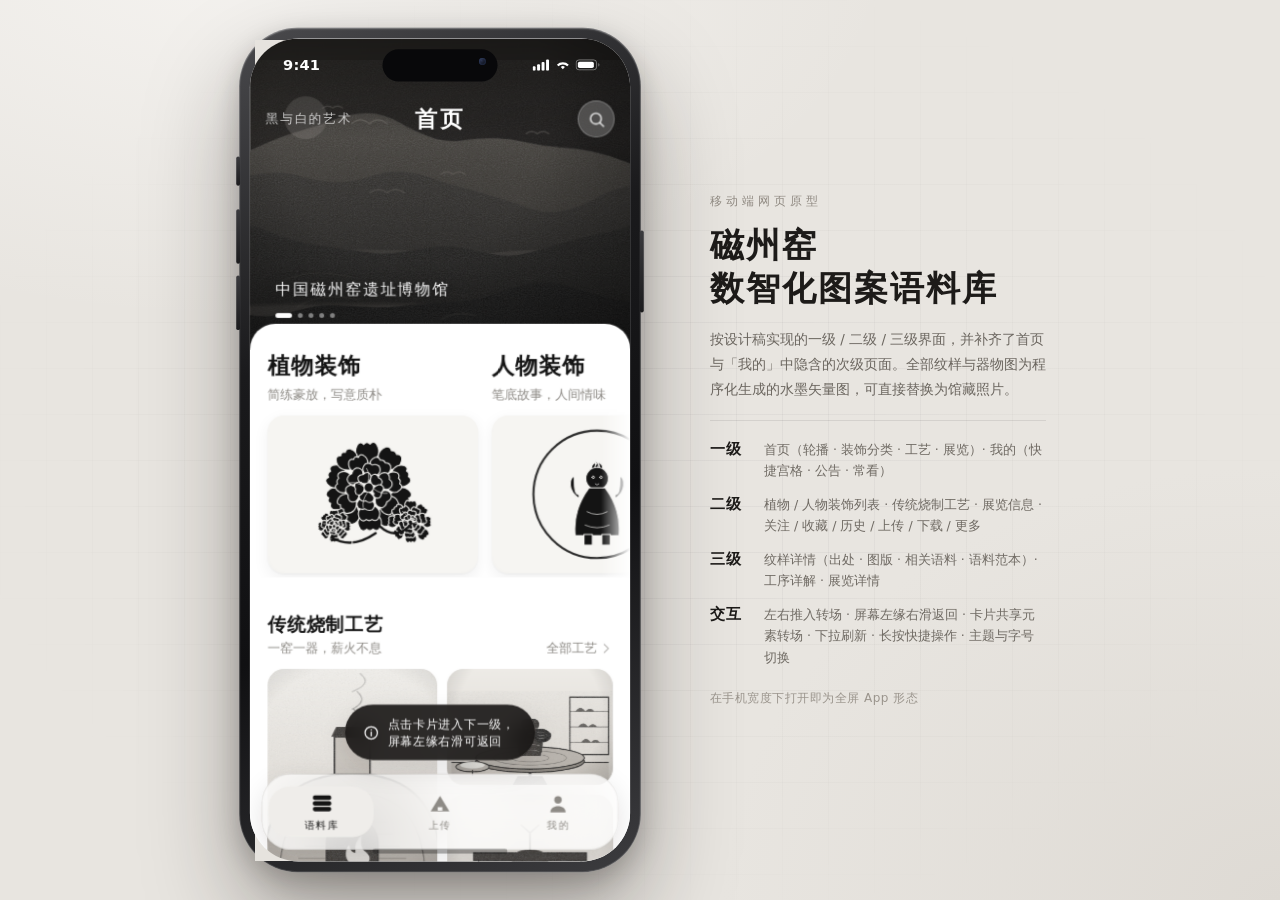
==== index.html @ c1fc97bd "Deploy 磁州窑数智化图案语料库 (2026-10-02T09:38:36.660Z)" ====
<!DOCTYPE html>
<html lang="zh-CN" data-theme="light" data-font="1" data-motion="on">
<head>
<meta charset="utf-8">
<meta name="viewport" content="width=device-width, initial-scale=1, viewport-fit=cover">
<meta name="theme-color" content="#ffffff">
<meta name="description" content="磁州窑数智化图案语料库 · 移动端网页原型：纹样检索、器物出处、相关语料与工艺图谱">
<meta name="apple-mobile-web-app-capable" content="yes">
<meta name="apple-mobile-web-app-status-bar-style" content="default">
<meta name="apple-mobile-web-app-title" content="纹样语料库">
<meta name="mobile-web-app-capable" content="yes">
<title>磁州窑数智化图案语料库</title>
<link rel="manifest" href="manifest.webmanifest">
<link rel="apple-touch-icon" href="assets/img/icon-180.png">
<link rel="icon" href="assets/img/icon-192.png">
<link rel="stylesheet" href="assets/css/tokens.css">
<link rel="stylesheet" href="assets/css/base.css">
<link rel="stylesheet" href="assets/css/pages.css">
</head>
<body>
<div class="stage">
  <div class="device" id="device">
    <div class="device__btn device__btn--silent"></div>
    <div class="device__btn device__btn--volup"></div>
    <div class="device__btn device__btn--voldown"></div>
    <div class="device__btn device__btn--power"></div>
    <div class="screen" id="screen">
      <div class="statusbar" aria-hidden="true">
        <span class="statusbar__time">9:41</span>
        <span class="statusbar__island"></span>
        <span class="statusbar__right">
          <svg width="18" height="12" viewBox="0 0 18 12" aria-hidden="true"><rect x="0" y="7.5" width="3" height="4.5" rx="1"/><rect x="4.6" y="5.4" width="3" height="6.6" rx="1"/><rect x="9.2" y="3" width="3" height="9" rx="1"/><rect x="13.8" y="0.6" width="3" height="11.4" rx="1"/></svg>
          <svg width="16" height="12" viewBox="0 0 16 12" aria-hidden="true"><path d="M8 10.4 5.9 8.2a3 3 0 0 1 4.2 0zM8 5.6a6.4 6.4 0 0 0-4.5 1.9L1.9 5.9a8.6 8.6 0 0 1 12.2 0l-1.6 1.6A6.4 6.4 0 0 0 8 5.6z"/></svg>
          <svg width="26" height="12" viewBox="0 0 26 12" aria-hidden="true"><rect x="0.6" y="0.9" width="21" height="10.2" rx="3" fill="none" stroke="currentColor" stroke-opacity=".4"/><rect x="2.4" y="2.7" width="16.4" height="6.6" rx="1.8"/><path d="M23.4 4.2v3.6a2 2 0 0 0 0-3.6z" fill-opacity=".4"/></svg>
        </span>
      </div>
      <main class="app" id="app" role="main"></main>
      <nav class="tabbar" id="tabbar" aria-label="主导航"></nav>
      <div class="overlay-layer" id="overlayLayer"></div>
      <div class="homebar" aria-hidden="true"></div>
    </div>
  </div>
  <aside class="stage__note">
    <p class="stage__kicker">移动端网页原型</p>
    <h1>磁州窑<br>数智化图案语料库</h1>
    <p class="stage__desc">按设计稿实现的一级 / 二级 / 三级界面，并补齐了首页与「我的」中隐含的次级页面。全部纹样与器物图为程序化生成的水墨矢量图，可直接替换为馆藏照片。</p>
    <ul class="stage__list">
      <li><b>一级</b><span>首页（轮播 · 装饰分类 · 工艺 · 展览）· 我的（快捷宫格 · 公告 · 常看）</span></li>
      <li><b>二级</b><span>植物 / 人物装饰列表 · 传统烧制工艺 · 展览信息 · 关注 / 收藏 / 历史 / 上传 / 下载 / 更多</span></li>
      <li><b>三级</b><span>纹样详情（出处 · 图版 · 相关语料 · 语料范本）· 工序详解 · 展览详情</span></li>
      <li><b>交互</b><span>左右推入转场 · 屏幕左缘右滑返回 · 卡片共享元素转场 · 下拉刷新 · 长按快捷操作 · 主题与字号切换</span></li>
    </ul>
    <p class="stage__tip">在手机宽度下打开即为全屏 App 形态</p>
  </aside>
</div>

<script src="assets/js/icons.js"></script>
<script src="assets/js/ornament.js"></script>
<script src="assets/js/photos.js"></script>
<script src="assets/js/data.js"></script>
<script src="assets/js/store.js"></script>
<script src="assets/js/ui.js"></script>
<script src="assets/js/view-common.js"></script>
<script src="assets/js/view-home.js"></script>
<script src="assets/js/view-list.js"></script>
<script src="assets/js/view-detail.js"></script>
<script src="assets/js/view-craft.js"></script>
<script src="assets/js/view-profile.js"></script>
<script src="assets/js/view-extra.js"></script>
<script src="assets/js/router.js"></script>
<script src="assets/js/app.js"></script>
</body>
</html>
---- assets/css/tokens.css ----
/* ==========================================================================
   tokens.css —— 设计变量 / 三套主题 / 基础排版
   ========================================================================== */
:root {
  /* 字体 */
  --font-sans: "PingFang SC", "HarmonyOS Sans SC", "Source Han Sans SC", "Microsoft YaHei",
    system-ui, -apple-system, "Segoe UI", Roboto, "Helvetica Neue", sans-serif;
  --font-serif: "Songti SC", "STSong", "Noto Serif SC", "Source Han Serif SC", "SimSun", serif;
  --font-kai: "Kaiti SC", "STKaiti", "KaiTi", "Songti SC", var(--font-serif);

  /* 字号（受「正文字号」设置影响） */
  --fs: 1;
  --t-xs: calc(10.5px * var(--fs));
  --t-sm: calc(12.5px * var(--fs));
  --t-md: calc(14px * var(--fs));
  --t-lg: calc(16px * var(--fs));
  --t-xl: calc(19px * var(--fs));
  --t-2xl: calc(23px * var(--fs));
  --t-3xl: calc(28px * var(--fs));

  /* 圆角 */
  --r-xs: 9px;
  --r-sm: 13px;
  --r-md: 17px;
  --r-lg: 22px;
  --r-xl: 28px;
  --r-2xl: 34px;
  --r-pill: 999px;

  /* 动效 */
  --e-out: cubic-bezier(.32, .72, 0, 1);
  --e-spring: cubic-bezier(.34, 1.36, .5, 1);
  --d-1: .18s;
  --d-2: .32s;
  --d-3: .48s;

  /* 尺寸 */
  --pad: 18px;
  --tabbar-h: 78px;
  --dev-w: 390px;
  --dev-h: 844px;
  --k: 1;
}

/* ------------------------------- 浅色（默认） ------------------------------- */
html[data-theme="light"] {
  --paper: #ffffff;
  --paper-2: #f7f6f4;
  --paper-3: #efedea;
  --card: #f6f5f2;
  --ink: #141414;
  --ink-2: #3c3a37;
  --muted: #8d8a85;
  --muted-2: #b6b2ac;
  --line: rgba(20, 20, 20, .085);
  --line-2: rgba(20, 20, 20, .05);
  --art-gap: #f6f5f2;
  --glass: rgba(255, 255, 255, .74);
  --glass-line: rgba(20, 20, 20, .06);
  --ink-glass: rgba(255, 255, 255, .22);
  --sh-1: 0 1px 2px rgba(24, 20, 16, .05), 0 6px 16px rgba(24, 20, 16, .055);
  --sh-2: 0 10px 30px rgba(24, 20, 16, .12);
  --sh-3: 0 24px 66px rgba(0, 0, 0, .3);
  --scrim: rgba(20, 18, 16, .42);
  color-scheme: light;
}

/* --------------------------------- 深色 --------------------------------- */
html[data-theme="dark"] {
  --paper: #111113;
  --paper-2: #1a1a1d;
  --paper-3: #232327;
  --card: #1c1c20;
  --ink: #f1efec;
  --ink-2: #d3cfc8;
  --muted: #8c8880;
  --muted-2: #65615c;
  --line: rgba(255, 255, 255, .1);
  --line-2: rgba(255, 255, 255, .06);
  --art-gap: #1c1c20;
  --glass: rgba(28, 28, 32, .72);
  --glass-line: rgba(255, 255, 255, .08);
  --ink-glass: rgba(255, 255, 255, .16);
  --sh-1: 0 1px 2px rgba(0, 0, 0, .4), 0 6px 16px rgba(0, 0, 0, .32);
  --sh-2: 0 10px 30px rgba(0, 0, 0, .5);
  --sh-3: 0 24px 66px rgba(0, 0, 0, .6);
  --scrim: rgba(0, 0, 0, .58);
  color-scheme: dark;
}

/* --------------------------------- 宣纸 --------------------------------- */
html[data-theme="sepia"] {
  --paper: #f7f1e5;
  --paper-2: #efe7d7;
  --paper-3: #e7ddc9;
  --card: #efe7d7;
  --ink: #2a2318;
  --ink-2: #4a4033;
  --muted: #8d8069;
  --muted-2: #b3a68d;
  --line: rgba(64, 48, 24, .12);
  --line-2: rgba(64, 48, 24, .07);
  --art-gap: #efe7d7;
  --glass: rgba(247, 241, 229, .78);
  --glass-line: rgba(64, 48, 24, .1);
  --ink-glass: rgba(255, 255, 255, .3);
  --sh-1: 0 1px 2px rgba(74, 56, 28, .06), 0 6px 16px rgba(74, 56, 28, .07);
  --sh-2: 0 10px 30px rgba(74, 56, 28, .14);
  --sh-3: 0 24px 66px rgba(50, 36, 16, .34);
  --scrim: rgba(46, 36, 20, .44);
  color-scheme: light;
}

html[data-font="1.08"] { --fs: 1.08; }
html[data-font="1.16"] { --fs: 1.16; }

* { box-sizing: border-box; }

html, body {
  margin: 0;
  padding: 0;
  height: 100%;
  font-family: var(--font-sans);
  color: var(--ink);
  background: #e6e3de;
  -webkit-text-size-adjust: 100%;
  -webkit-tap-highlight-color: transparent;
}

body { overflow: hidden; }

@media (max-width: 619px) {
  html, body { background: var(--paper); }
}

h1, h2, h3, h4, p, dl, dd, dt, ul, li, figure { margin: 0; padding: 0; }
ul { list-style: none; }
button, input, textarea, select {
  font: inherit;
  color: inherit;
  background: none;
  border: 0;
  padding: 0;
  cursor: pointer;
  -webkit-appearance: none;
  appearance: none;
}
textarea { resize: none; cursor: text; }
input, textarea { cursor: text; }
a { color: inherit; text-decoration: none; }
img { display: block; max-width: 100%; }
b, strong { font-weight: 600; }
i, em { font-style: normal; }
svg { display: block; }

/* 焦点样式：去掉默认描边，改用细描边（仅键盘可见） */
:focus { outline: none; }
:focus-visible { outline: 1.5px solid var(--ink); outline-offset: 2px; border-radius: 6px; }
input:focus-visible, textarea:focus-visible { outline: none; }

/* 动效开关：减弱动效时几乎取消所有过渡 */
html[data-motion="off"] * {
  transition-duration: .001ms !important;
  animation-duration: .001ms !important;
  animation-iteration-count: 1 !important;
}
@media (prefers-reduced-motion: reduce) {
  * {
    transition-duration: .001ms !important;
    animation-duration: .001ms !important;
  }
}

.ic { display: block; flex: none; }
---- assets/css/base.css ----
/* ==========================================================================
   base.css —— 外壳（设备框 / 状态栏）· 页面骨架与转场 · 通用组件
   ========================================================================== */

/* ------------------------------- 展示外壳 ------------------------------- */
.stage {
  position: fixed;
  inset: 0;
  display: flex;
  align-items: center;
  justify-content: center;
  gap: 64px;
  padding: 24px;
  background:
    radial-gradient(1100px 620px at 18% -6%, #f5f3f0 0%, rgba(245, 243, 240, 0) 60%),
    radial-gradient(900px 700px at 100% 100%, #dedad4 0%, rgba(222, 218, 212, 0) 62%),
    #e8e5e0;
}
.stage::after {
  content: "";
  position: absolute;
  inset: 0;
  background-image: linear-gradient(rgba(20, 18, 16, .035) 1px, transparent 1px),
    linear-gradient(90deg, rgba(20, 18, 16, .035) 1px, transparent 1px);
  background-size: 46px 46px;
  mask-image: radial-gradient(70% 70% at 50% 50%, #000 25%, transparent 78%);
  pointer-events: none;
}

.device {
  position: relative;
  flex: none;
  width: 412px;
  height: 866px;
  padding: 11px;
  border-radius: 60px;
  background: linear-gradient(155deg, #4a4a4d 0%, #1a1a1c 34%, #101012 62%, #3c3c3f 100%);
  box-shadow:
    0 48px 96px rgba(22, 18, 14, .34),
    0 10px 26px rgba(22, 18, 14, .22),
    inset 0 0 0 1px rgba(255, 255, 255, .14),
    inset 0 1px 2px rgba(255, 255, 255, .3);
  transform: scale(var(--k));
  transform-origin: center center;
  z-index: 2;
}
.device__btn {
  position: absolute;
  background: linear-gradient(180deg, #3a3a3d, #1b1b1d);
  border-radius: 3px;
}
.device__btn--silent { left: -3px; top: 132px; width: 4px; height: 30px; }
.device__btn--volup { left: -3px; top: 186px; width: 4px; height: 56px; }
.device__btn--voldown { left: -3px; top: 254px; width: 4px; height: 56px; }
.device__btn--power { right: -3px; top: 208px; width: 4px; height: 84px; }

.screen {
  position: relative;
  width: 390px;
  height: 844px;
  border-radius: 50px;
  overflow: hidden;
  background: var(--paper);
  isolation: isolate;
}

.statusbar {
  position: absolute;
  top: 0; left: 0; right: 0;
  height: 54px;
  display: flex;
  align-items: center;
  justify-content: space-between;
  padding: 0 30px 0 34px;
  font-size: 15px;
  font-weight: 600;
  letter-spacing: .2px;
  color: var(--ink);
  z-index: 40;
  pointer-events: none;
  transition: color var(--d-2) var(--e-out);
}
.statusbar__island {
  position: absolute;
  left: 50%;
  top: 11px;
  width: 118px;
  height: 33px;
  transform: translateX(-50%);
  background: #08080a;
  border-radius: 20px;
}
.statusbar__island::after {
  content: "";
  position: absolute;
  right: 12px;
  top: 9px;
  width: 7px;
  height: 7px;
  border-radius: 50%;
  background: radial-gradient(circle at 35% 35%, #2c3550, #0b0d14 70%);
  box-shadow: inset 0 0 2px rgba(120, 160, 255, .5);
}
.statusbar__right { display: flex; align-items: center; gap: 5px; }
.statusbar__right svg { fill: currentColor; }
html[data-hero="1"] .statusbar { color: #fff; }

.homebar {
  position: absolute;
  left: 50%;
  bottom: 8px;
  width: 138px;
  height: 5px;
  transform: translateX(-50%);
  border-radius: 3px;
  background: var(--ink);
  opacity: .32;
  z-index: 40;
  pointer-events: none;
}

.stage__note {
  position: relative;
  width: 336px;
  color: #3a3733;
  z-index: 1;
}
.stage__kicker {
  font-size: 12px;
  letter-spacing: .34em;
  color: #918b83;
  margin-bottom: 14px;
}
.stage__note h1 {
  font-family: var(--font-serif);
  font-size: 34px;
  line-height: 1.28;
  letter-spacing: .06em;
  color: #1d1b19;
  margin-bottom: 16px;
}
.stage__desc {
  font-size: 13.5px;
  line-height: 1.85;
  color: #6b665f;
  padding-bottom: 18px;
  border-bottom: 1px solid rgba(20, 18, 16, .09);
}
.stage__list { margin-top: 18px; display: grid; gap: 12px; }
.stage__list li { display: grid; grid-template-columns: 42px 1fr; gap: 12px; align-items: baseline; }
.stage__list b {
  font-family: var(--font-serif);
  font-size: 15px;
  color: #1d1b19;
  letter-spacing: .08em;
}
.stage__list span { font-size: 12.5px; line-height: 1.72; color: #6f6a63; }
.stage__tip { margin-top: 22px; font-size: 12px; color: #9a948c; letter-spacing: .04em; }

/* --------------------------------- 页面 --------------------------------- */
.app { position: absolute; inset: 0; overflow: hidden; }
.page {
  position: absolute;
  inset: 0;
  overflow-y: auto;
  overflow-x: hidden;
  background: var(--paper);
  -webkit-overflow-scrolling: touch;
  overscroll-behavior-y: contain;
  will-change: transform;
}
.page--hidden { visibility: hidden; pointer-events: none; }
.page--active { visibility: visible; }
.page::-webkit-scrollbar { width: 0; height: 0; }

.bottom-space { width: 100%; }

/* -------------------------------- 导航条 -------------------------------- */
.navbar {
  position: sticky;
  top: 0;
  z-index: 20;
  padding-top: var(--sb, 54px);
  background: transparent;
  transition: background var(--d-2) var(--e-out);
}
.navbar__bar {
  display: flex;
  align-items: center;
  gap: 10px;
  height: 56px;
  padding: 0 16px;
}
.navbar__title {
  flex: 1;
  text-align: center;
  font-size: var(--t-xl);
  font-weight: 600;
  letter-spacing: .06em;
}
.navbar__ph { width: 38px; height: 38px; flex: none; }
.navbar__line {
  height: 1px;
  background: var(--line);
  opacity: 0;
  transition: opacity var(--d-2) var(--e-out);
}
.navbar.is-stuck { background: var(--glass); backdrop-filter: blur(18px) saturate(1.4); }
.navbar.is-stuck .navbar__line { opacity: 1; }

.chipsbar {
  position: sticky;
  top: calc(var(--sb, 54px) + 56px);
  z-index: 19;
  padding: 6px 0 10px;
  background: transparent;
  transition: background var(--d-2) var(--e-out);
}
.chipsbar.is-stuck { background: var(--glass); backdrop-filter: blur(18px) saturate(1.4); }
.chips {
  display: flex;
  gap: 8px;
  padding: 0 18px;
  overflow-x: auto;
  scrollbar-width: none;
}
.chips::-webkit-scrollbar { display: none; }

/* --------------------------------- 按钮 --------------------------------- */
.btn {
  display: inline-flex;
  align-items: center;
  justify-content: center;
  gap: 6px;
  height: 40px;
  padding: 0 20px;
  border-radius: var(--r-pill);
  font-size: var(--t-md);
  font-weight: 500;
  transition: transform var(--d-1) var(--e-out), background var(--d-1), opacity var(--d-1);
}
.btn--ink { background: var(--ink); color: var(--paper); box-shadow: var(--sh-1); }
.btn--ghost { background: var(--paper-2); color: var(--ink-2); }
.btn--mini { height: 30px; padding: 0 13px; font-size: var(--t-sm); }
.btn--block { width: 100%; height: 48px; }
.btn.is-press { transform: scale(.96); }
.btn.is-loading { opacity: .7; pointer-events: none; }

.glass-btn {
  width: 38px;
  height: 38px;
  flex: none;
  display: grid;
  place-items: center;
  border-radius: 50%;
  background: var(--glass);
  color: var(--ink);
  border: 1px solid var(--glass-line);
  box-shadow: var(--sh-1);
  backdrop-filter: blur(14px) saturate(1.5);
  transition: transform var(--d-1) var(--e-out), background var(--d-1);
}
.glass-btn.is-press { transform: scale(.92); }
.glass-btn--glass { background: var(--ink-glass); color: #fff; border-color: rgba(255, 255, 255, .26); }
.glass-btn--dark { background: rgba(255, 255, 255, .16); color: #fff; border-color: rgba(255, 255, 255, .2); }
.glass-btn--dark.is-press { background: rgba(255, 255, 255, .3); }

.iconbtn {
  width: 32px; height: 32px;
  display: grid; place-items: center;
  border-radius: 50%;
  color: var(--muted);
}
.iconbtn.is-press { background: var(--paper-3); }

.linkbtn {
  display: inline-flex;
  align-items: center;
  gap: 2px;
  font-size: var(--t-sm);
  color: var(--muted);
}
.linkbtn.is-press { color: var(--ink); }

.morebtn {
  display: inline-flex;
  align-items: center;
  gap: 4px;
  margin-top: 10px;
  font-size: var(--t-sm);
  color: var(--muted);
  padding: 6px 12px;
  border-radius: var(--r-pill);
  background: var(--paper-2);
}
.morebtn.is-open { background: var(--paper-3); color: var(--ink-2); }

/* -------------------------------- 标签 / 分段 -------------------------------- */
.chip {
  flex: none;
  display: inline-flex;
  align-items: center;
  gap: 5px;
  height: 34px;
  padding: 0 16px;
  border-radius: var(--r-pill);
  background: var(--paper-2);
  color: var(--ink-2);
  font-size: var(--t-sm);
  transition: transform var(--d-1) var(--e-out), background var(--d-2), color var(--d-2);
}
.chip i { font-size: var(--t-xs); color: var(--muted); }
.chip.is-on { background: var(--ink); color: var(--paper); }
.chip.is-on i { color: rgba(255, 255, 255, .6); }
.chip--ghost { background: rgba(255, 255, 255, .18); color: #fff; backdrop-filter: blur(8px); }
.chip.is-press { transform: scale(.95); }

.tag {
  display: inline-flex;
  align-items: center;
  gap: 3px;
  height: 32px;
  padding: 0 14px;
  border-radius: var(--r-pill);
  background: var(--paper-2);
  color: var(--ink-2);
  font-size: var(--t-sm);
  transition: transform var(--d-1) var(--e-out), background var(--d-1);
}
.tag--soft { background: transparent; border: 1px solid var(--line); color: var(--muted); }
.tag--on { background: var(--ink); color: var(--paper); }
.tag.is-press { transform: scale(.95); }
.tags { display: flex; flex-wrap: wrap; gap: 8px; }
.tags--pick { margin-top: 10px; }

.seg {
  display: flex;
  gap: 4px;
  padding: 4px;
  background: var(--paper-2);
  border-radius: var(--r-sm);
}
.seg__it {
  flex: 1;
  height: 34px;
  border-radius: 10px;
  font-size: var(--t-sm);
  color: var(--muted);
  transition: background var(--d-2) var(--e-out), color var(--d-2), transform var(--d-1);
}
.seg__it.is-on { background: var(--paper); color: var(--ink); box-shadow: var(--sh-1); font-weight: 500; }
.seg--lg .seg__it { height: 40px; }
.seg__it.is-press { transform: scale(.97); }

.switchrow {
  display: flex;
  align-items: center;
  justify-content: space-between;
  gap: 12px;
  font-size: var(--t-md);
  color: var(--ink-2);
  padding: 6px 0;
}
.switch {
  width: 50px;
  height: 30px;
  border-radius: var(--r-pill);
  background: var(--paper-3);
  padding: 3px;
  transition: background var(--d-2) var(--e-out);
}
.switch i {
  display: block;
  width: 24px; height: 24px;
  border-radius: 50%;
  background: var(--paper);
  box-shadow: var(--sh-1);
  transition: transform var(--d-2) var(--e-spring);
}
.switch.is-on { background: var(--ink); }
.switch.is-on i { transform: translateX(20px); }

.bar {
  display: block;
  height: 4px;
  border-radius: 2px;
  background: var(--paper-3);
  overflow: hidden;
  margin-top: 8px;
}
.bar--lg { height: 7px; border-radius: 4px; }
.bar__in {
  display: block;
  height: 100%;
  border-radius: inherit;
  background: var(--ink);
  transition: width .3s linear;
}

.spin {
  width: 15px; height: 15px;
  border-radius: 50%;
  border: 1.6px solid var(--line);
  border-top-color: var(--muted);
  animation: spin .8s linear infinite;
  display: inline-block;
  flex: none;
}
@keyframes spin { to { transform: rotate(360deg); } }

/* --------------------------------- 卡片 --------------------------------- */
.pcard {
  background: var(--card);
  border-radius: var(--r-md);
  overflow: hidden;
  transition: transform var(--d-1) var(--e-out), box-shadow var(--d-1) var(--e-out);
}
.pcard.is-press { transform: translateY(0) scale(.965); box-shadow: none; }
.pcard__media {
  aspect-ratio: 1 / 1;
  display: grid;
  place-items: center;
  padding: 12px;
}
.pcard__media .art { width: 100%; height: 100%; }
.pcard__foot {
  display: flex;
  align-items: center;
  justify-content: space-between;
  gap: 6px;
  padding: 0 10px 9px;
}
.pcard__name { font-size: var(--t-sm); color: var(--ink-2); letter-spacing: .02em; }
.pcard__mark { color: var(--muted-2); }

.grid { display: grid; gap: 10px; padding: 0 var(--pad); }
.grid--3 { grid-template-columns: repeat(3, 1fr); }
.grid__frag { display: contents; }

.prow {
  display: flex;
  align-items: center;
  gap: 12px;
  padding: 10px 16px;
  border-bottom: 1px solid var(--line-2);
  transition: background var(--d-1);
}
.prow.is-press { background: var(--paper-2); }
.prow__media {
  width: 58px; height: 58px;
  flex: none;
  border-radius: var(--r-sm);
  background: var(--card);
  display: grid; place-items: center;
  padding: 7px;
}
.prow__media .art { width: 100%; height: 100%; }
.prow__tx { flex: 1; min-width: 0; display: grid; gap: 3px; }
.prow__tx b { font-size: var(--t-md); font-weight: 500; }
.prow__tx p { font-size: var(--t-sm); color: var(--muted); }
.prow__tx span { font-size: var(--t-xs); color: var(--muted-2); }
.prow__go { color: var(--muted-2); }

.lrow {
  display: flex;
  align-items: center;
  gap: 12px;
  padding: 13px 16px;
  border-bottom: 1px solid var(--line-2);
  transition: background var(--d-1);
}
.lrow:last-child { border-bottom: 0; }
.lrow.is-press { background: var(--paper-2); }
.lrow__ic {
  width: 38px; height: 38px;
  flex: none;
  display: grid; place-items: center;
  border-radius: var(--r-sm);
  background: var(--paper-2);
  color: var(--ink-2);
}
.lrow__art {
  width: 46px; height: 46px;
  flex: none;
  border-radius: var(--r-sm);
  background: var(--card);
  overflow: hidden;
  display: grid; place-items: center;
}
.lrow__art .art { width: 100%; height: 100%; padding: 4px; }
.lrow__art .art--scene { padding: 0; }
.lrow__tx { flex: 1; min-width: 0; display: grid; gap: 3px; }
.lrow__tx b { font-size: var(--t-md); font-weight: 500; }
.lrow__tx i { font-size: var(--t-sm); color: var(--muted); }
.lrow__go { color: var(--muted-2); }
.lrows { background: var(--paper); border-radius: var(--r-lg); margin: 0 16px; overflow: hidden; }

/* ------------------------------- 键值列表 ------------------------------- */
.kv { display: grid; }
.kv__row { display: grid; grid-template-columns: 58px 1fr; gap: 10px; padding: 3px 0; }
.kv dt { font-size: var(--t-sm); color: var(--muted); }
.kv dd { font-size: var(--t-sm); color: var(--ink-2); line-height: 1.62; }
.kv--compact .kv__row { padding: 2px 0; }

.kvs { margin-top: 14px; display: grid; gap: 10px; }
.kvs__row { display: grid; grid-template-columns: 60px 1fr; gap: 10px; }
.kvs dt { font-size: var(--t-sm); color: var(--muted); }
.kvs dd { font-size: var(--t-sm); line-height: 1.72; color: var(--ink-2); }
.kvs.is-clamped .kvs__row:nth-child(n + 3) { display: none; }

/* -------------------------------- 章节头 -------------------------------- */
.sec-head {
  display: flex;
  align-items: flex-end;
  justify-content: space-between;
  gap: 12px;
  padding: 0 var(--pad);
  margin-bottom: 12px;
}
.sec-head__tx h2 { font-size: var(--t-xl); font-weight: 600; letter-spacing: .04em; }
.sec-head__tx p { margin-top: 3px; font-size: var(--t-sm); color: var(--muted); }
.sec-head__more {
  display: inline-flex;
  align-items: center;
  gap: 2px;
  font-size: var(--t-sm);
  color: var(--muted);
  white-space: nowrap;
}
.sec-head--link { margin-bottom: 12px; }
.sec-head--link.is-press { opacity: .7; }

/* --------------------------------- 其它 --------------------------------- */
.pagehint {
  padding: 4px var(--pad) 14px;
  font-size: var(--t-sm);
  color: var(--muted);
}
.bullet { display: grid; gap: 8px; margin-top: 10px; }
.bullet li {
  position: relative;
  padding-left: 16px;
  font-size: var(--t-sm);
  line-height: 1.7;
  color: var(--ink-2);
}
.bullet li::before {
  content: "";
  position: absolute;
  left: 0; top: 8px;
  width: 5px; height: 5px;
  border-radius: 50%;
  background: var(--muted-2);
}
.bullet--num li { padding-left: 30px; }
.bullet--num li::before { display: none; }
.bullet--num li span {
  position: absolute;
  left: 0; top: 1px;
  font-family: var(--font-serif);
  font-size: var(--t-sm);
  color: var(--muted);
}

.status {
  display: inline-flex;
  align-items: center;
  height: 22px;
  padding: 0 9px;
  border-radius: var(--r-pill);
  font-size: var(--t-xs);
  letter-spacing: .04em;
}
.status--ongoing { background: var(--ink); color: var(--paper); }
.status--soon { background: var(--paper-2); color: var(--ink-2); }
.status--past { background: transparent; color: var(--muted); border: 1px solid var(--line); }

.page-foot {
  padding: 34px var(--pad) 8px;
  text-align: center;
  color: var(--muted-2);
}
.page-foot__line {
  display: block;
  width: 46px;
  height: 1px;
  margin: 0 auto 16px;
  background: var(--line);
}
.page-foot p { font-size: var(--t-xs); line-height: 1.9; letter-spacing: .04em; }
.page-foot__sub { color: var(--muted-2); opacity: .8; }

.empty {
  display: grid;
  place-items: center;
  gap: 8px;
  padding: 40px 30px 56px;
  text-align: center;
}
.empty .art--empty { width: 168px; height: auto; color: var(--muted-2); margin-bottom: 6px; }
.empty b { font-size: var(--t-lg); font-weight: 500; }
.empty p { font-size: var(--t-sm); color: var(--muted); line-height: 1.7; margin-bottom: 8px; }

.pagebox { min-height: 100%; }

/* -------------------------------- 骨架屏 -------------------------------- */
.sk {
  border-radius: var(--r-md);
  background: linear-gradient(100deg, var(--paper-2) 30%, var(--paper-3) 48%, var(--paper-2) 66%);
  background-size: 300% 100%;
  animation: sk 1.25s ease-in-out infinite;
}
.sk-grid { display: grid; grid-template-columns: repeat(var(--cols, 3), 1fr); gap: 10px; padding: 0 var(--pad); }
.sk--card { aspect-ratio: .82; }
.sk--row { height: 62px; margin: 0 16px 10px; }
@keyframes sk { from { background-position: 130% 0; } to { background-position: -30% 0; } }

/* ------------------------------- 滚动揭示 ------------------------------- */
[data-reveal] {
  opacity: 0;
  transform: translateY(15px);
  transition: opacity .56s var(--e-out), transform .56s var(--e-out);
}
[data-reveal].is-shown { opacity: 1; transform: translateY(0); }

/* -------------------------------- 底部导航 -------------------------------- */
.tabbar {
  position: absolute;
  left: 12px;
  right: 12px;
  bottom: 12px;
  height: var(--tabbar-h);
  z-index: 35;
  border-radius: 30px;
  background: var(--glass);
  border: 1px solid var(--glass-line);
  box-shadow: var(--sh-2);
  backdrop-filter: blur(22px) saturate(1.6);
  padding-bottom: env(safe-area-inset-bottom, 0px);
}
.tabbar__in {
  position: relative;
  height: 100%;
  display: grid;
  grid-template-columns: repeat(3, 1fr);
  align-items: center;
}
.tabbar__pill {
  position: absolute;
  top: 12px;
  height: calc(100% - 24px);
  border-radius: 22px;
  background: var(--paper-3);
  z-index: 0;
}
.tab {
  position: relative;
  z-index: 1;
  height: 100%;
  display: grid;
  place-items: center;
  gap: 0;
  align-content: center;
  color: var(--muted);
  transition: color var(--d-2) var(--e-out);
}
.tab__ic { display: grid; place-items: center; height: 26px; transition: transform var(--d-2) var(--e-spring); }
.tab__tx { font-size: var(--t-xs); margin-top: 2px; letter-spacing: .04em; }
.tab.is-on { color: var(--ink); }
.tab.is-on .tab__ic { transform: translateY(-1px) scale(1.04); }
.tab:active .tab__ic { transform: scale(.9); }

/* -------------------------------- 遮罩层 -------------------------------- */
.overlay-layer { position: absolute; inset: 0; z-index: 60; pointer-events: none; }
.overlay-layer > * { pointer-events: auto; }

/* --------------------------------- Toast --------------------------------- */
.toast {
  position: absolute;
  left: 50%;
  bottom: calc(var(--tabbar-h) + 26px);
  display: flex;
  align-items: center;
  gap: 8px;
  max-width: 300px;
  padding: 11px 18px;
  border-radius: var(--r-pill);
  background: rgba(24, 22, 20, .9);
  color: #fff;
  font-size: var(--t-sm);
  line-height: 1.4;
  box-shadow: var(--sh-2);
  backdrop-filter: blur(10px);
  opacity: 0;
  transform: translate(-50%, 14px) scale(.96);
  transition: opacity .28s var(--e-out), transform .34s var(--e-spring);
}
.toast.is-in { opacity: 1; transform: translate(-50%, 0) scale(1); }

/* -------------------------------- 动作面板 -------------------------------- */
.sheet-wrap { position: absolute; inset: 0; }
.sheet-backdrop {
  position: absolute;
  inset: 0;
  background: var(--scrim);
  backdrop-filter: blur(2px);
  opacity: 0;
  transition: opacity .3s var(--e-out);
}
.sheet {
  position: absolute;
  left: 8px; right: 8px;
  bottom: calc(8px + env(safe-area-inset-bottom, 0px));
  max-height: 76%;
  overflow-y: auto;
  padding: 10px 12px 12px;
  border-radius: var(--r-2xl);
  background: var(--paper);
  box-shadow: var(--sh-3);
  transform: translateY(102%);
  transition: transform .42s var(--e-out);
}
.sheet__grip {
  width: 38px; height: 4px;
  margin: 2px auto 10px;
  border-radius: 2px;
  background: var(--line);
}
.sheet__title {
  font-size: var(--t-lg);
  font-weight: 600;
  text-align: center;
  padding: 2px 8px 4px;
}
.sheet__desc {
  font-size: var(--t-sm);
  color: var(--muted);
  text-align: center;
  line-height: 1.6;
  padding: 0 14px 10px;
}
.sheet__items { margin-top: 6px; }
.sheet__item {
  width: 100%;
  display: flex;
  align-items: center;
  gap: 12px;
  padding: 12px 10px;
  border-radius: var(--r-md);
  text-align: left;
  transition: background var(--d-1);
}
.sheet__item.is-press { background: var(--paper-2); }
.sheet__ic {
  width: 36px; height: 36px;
  flex: none;
  display: grid; place-items: center;
  border-radius: var(--r-sm);
  background: var(--paper-2);
  color: var(--ink-2);
}
.sheet__item.is-danger .sheet__ic { color: #b4453c; }
.sheet__item.is-danger b { color: #b4453c; }
.sheet__tx { flex: 1; min-width: 0; display: grid; gap: 2px; }
.sheet__tx b { font-size: var(--t-md); font-weight: 500; }
.sheet__tx i { font-size: var(--t-sm); color: var(--muted); }
.sheet__val { font-size: var(--t-sm); color: var(--muted); }
.sheet__check { color: var(--ink); }
.sheet__cancel {
  width: 100%;
  height: 50px;
  margin-top: 8px;
  border-radius: var(--r-md);
  background: var(--paper-2);
  font-size: var(--t-md);
  color: var(--ink-2);
}

/* --------------------------------- 对话框 --------------------------------- */
.dialog-wrap { position: absolute; inset: 0; display: grid; place-items: center; }
.dialog-backdrop {
  position: absolute; inset: 0;
  background: var(--scrim);
  opacity: 0;
  transition: opacity .26s var(--e-out);
}
.dialog {
  position: relative;
  width: 288px;
  padding: 22px 20px 16px;
  border-radius: var(--r-xl);
  background: var(--paper);
  box-shadow: var(--sh-3);
  text-align: center;
  opacity: 0;
  transform: scale(.92);
  transition: opacity .26s var(--e-out), transform .34s var(--e-spring);
}
.dialog-wrap.is-in .dialog-backdrop { opacity: 1; }
.dialog-wrap.is-in .dialog { opacity: 1; transform: scale(1); }
.dialog h3 { font-size: var(--t-lg); font-weight: 600; margin-bottom: 8px; }
.dialog p { font-size: var(--t-sm); line-height: 1.7; color: var(--muted); margin-bottom: 18px; }
.dialog__acts { display: grid; grid-template-columns: 1fr 1fr; gap: 10px; }
.dialog__acts .btn { width: 100%; }

/* ------------------------------- 下拉刷新 ------------------------------- */
.ptr {
  position: absolute;
  top: 0; left: 0; right: 0;
  height: 0;
  overflow: hidden;
  display: flex;
  align-items: center;
  justify-content: center;
  gap: 8px;
  color: var(--muted);
  font-size: var(--t-sm);
  z-index: 15;
}
.ptr__ink {
  width: 16px; height: 16px;
  border-radius: 50% 50% 50% 0;
  background: var(--ink);
  opacity: .8;
  transform: scale(.4);
  transition: transform .18s var(--e-out);
}
.ptr.is-ready .ptr__tx { color: var(--ink); }
.ptr.is-busy .ptr__ink { animation: inkdrop .9s ease-in-out infinite; }
@keyframes inkdrop {
  0%, 100% { transform: scale(.75) translateY(0); }
  50% { transform: scale(1) translateY(3px); }
}

/* ------------------------------ 共享元素图层 ------------------------------ */
.morph {
  position: absolute;
  z-index: 55;
  pointer-events: none;
  border-radius: var(--r-md);
  background: var(--card);
  display: grid;
  place-items: center;
  padding: 8px;
  box-shadow: var(--sh-2);
}
.morph .art { width: 100%; height: 100%; }

/* -------------------------------- 响应式 -------------------------------- */
@media (max-width: 1120px) {
  .stage { gap: 34px; }
  .stage__note { width: 290px; }
}
@media (max-width: 979px) {
  .stage__note { display: none; }
}
@media (max-width: 619px) {
  .stage { padding: 0; gap: 0; display: block; }
  .stage::after { display: none; }
  .device {
    width: 100vw;
    height: 100dvh;
    padding: 0;
    border-radius: 0;
    background: var(--paper);
    box-shadow: none;
    transform: none;
  }
  .device__btn { display: none; }
  .screen { width: 100%; height: 100%; border-radius: 0; }
  .statusbar, .homebar { display: none; }
  :root { --sb: calc(env(safe-area-inset-top, 0px) + 10px); }
  .tabbar { bottom: calc(10px + env(safe-area-inset-bottom, 0px)); }
}
---- assets/css/pages.css ----
/* ==========================================================================
   pages.css —— 各页面样式（一级 / 二级 / 三级）
   ========================================================================== */
.art { display: block; width: 100%; height: 100%; }
.art--motif, .art--scene, .art--ware, .art--tile { display: block; }
/* 替换为真实照片时 */
img.art--photo { object-fit: contain; }
img.art--scene, img.art--hero { object-fit: cover; }

/* ==========================================================================
   首页
   ========================================================================== */
.home { position: relative; }

.hometop {
  position: sticky;
  top: 0;
  z-index: 12;
  padding-top: var(--sb, 54px);
}
.hometop__bg {
  position: absolute;
  inset: 0;
  background: var(--glass);
  backdrop-filter: blur(18px) saturate(1.5);
  border-bottom: 1px solid transparent;
  opacity: 0;
  transition: opacity var(--d-2) var(--e-out), border-color var(--d-2);
}
.hometop.is-stuck .hometop__bg { opacity: 1; border-bottom-color: var(--line); }
.hometop__in {
  position: relative;
  height: 56px;
  display: flex;
  align-items: center;
  padding: 0 16px;
}
.hometop__slogan {
  font-size: var(--t-sm);
  letter-spacing: .14em;
  color: rgba(255, 255, 255, .74);
  transition: opacity var(--d-2) var(--e-out), transform var(--d-2) var(--e-out), color var(--d-2);
}
.hometop__title {
  position: absolute;
  left: 0; right: 0;
  text-align: center;
  font-size: var(--t-2xl);
  font-weight: 600;
  letter-spacing: .12em;
  color: #fff;
  pointer-events: none;
  transition: color var(--d-2) var(--e-out), font-size var(--d-2) var(--e-out);
}
.hometop .glass-btn--glass { margin-left: auto; transition: background var(--d-2), color var(--d-2), border-color var(--d-2); }
.hometop.is-stuck .hometop__slogan { opacity: 0; transform: translateX(-10px); }
.hometop.is-stuck .hometop__title { color: var(--ink); font-size: var(--t-lg); letter-spacing: .16em; }
.hometop.is-stuck .glass-btn--glass {
  background: var(--paper-2);
  color: var(--ink);
  border-color: var(--line);
}

.hero {
  position: relative;
  height: 318px;
  margin-top: calc(-1 * (var(--sb, 54px) + 56px));
  overflow: hidden;
  background: #201e1c;
}
.hero__viewport { position: absolute; inset: 0; overflow: hidden; will-change: transform; }
.hero__track { display: flex; height: 100%; }
.hero__slide {
  position: relative;
  flex: 0 0 100%;
  height: 100%;
  border: 0;
  padding: 0;
  background: none;
  overflow: hidden;
}
.hero__art { position: absolute; inset: 0; display: block; }
.hero__veil {
  position: absolute;
  inset: 0;
  background: linear-gradient(180deg, rgba(8, 8, 8, .46) 0%, rgba(8, 8, 8, .12) 32%, rgba(8, 8, 8, .38) 72%, rgba(8, 8, 8, .58) 100%);
}
.hero__meta {
  position: absolute;
  left: 0; right: 0;
  bottom: 32px;
  padding: 0 26px;
  z-index: 3;
  color: #fff;
}
.hero__caption {
  font-family: var(--font-kai);
  font-size: var(--t-lg);
  letter-spacing: .12em;
  text-shadow: 0 2px 14px rgba(0, 0, 0, .55);
}
.hero__caption.is-swap { animation: capIn .62s var(--e-out); }
@keyframes capIn {
  from { opacity: 0; transform: translateY(9px); letter-spacing: .3em; }
  to { opacity: 1; transform: none; letter-spacing: .12em; }
}
.hero__dots { display: flex; gap: 6px; margin-top: 13px; }
.hero__dot {
  width: 5px; height: 5px;
  border-radius: 3px;
  background: rgba(255, 255, 255, .45);
  transition: width var(--d-2) var(--e-out), background var(--d-2);
}
.hero__dot.is-on { width: 17px; background: #fff; }

.homesheet {
  position: relative;
  z-index: 3;
  margin-top: -26px;
  padding-top: 28px;
  border-radius: 26px 26px 0 0;
  background: var(--paper);
}

/* ---------------------------- 装饰分类（横滑） ---------------------------- */
.catrow {
  display: flex;
  gap: 14px;
  padding: 0 18px 4px;
  overflow-x: auto;
  scrollbar-width: none;
  mask-image: linear-gradient(90deg, #000 calc(100% - 30px), transparent);
  -webkit-mask-image: linear-gradient(90deg, #000 calc(100% - 30px), transparent);
}
.catrow::-webkit-scrollbar { display: none; }
.catrow.is-end { mask-image: none; -webkit-mask-image: none; }
.catcard {
  flex: 0 0 61%;
  display: grid;
  gap: 12px;
  transition: transform var(--d-1) var(--e-out);
}
.catcard.is-press { transform: scale(.98); }
.catcard__tx h3 { font-size: var(--t-2xl); font-weight: 600; letter-spacing: .04em; }
.catcard__tx p { margin-top: 6px; font-size: var(--t-sm); color: var(--muted); }
.catcard__media {
  aspect-ratio: 4 / 3;
  border-radius: var(--r-md);
  background: var(--card);
  display: grid;
  place-items: center;
  padding: 10px;
  box-shadow: var(--sh-1);
  overflow: hidden;
}

/* ------------------------------- 工艺九宫格 ------------------------------- */
.craft { margin-top: 36px; }
.craft-grid {
  display: grid;
  grid-template-columns: 1.02fr 1fr;
  gap: 10px;
  height: 248px;
  padding: 0 18px;
}
.craft-cell {
  position: relative;
  display: block;
  border-radius: var(--r-md);
  overflow: hidden;
  background: var(--paper-2);
  transition: transform var(--d-1) var(--e-out);
}
.craft-cell--tall { grid-row: span 2; }
.craft-cell.is-press { transform: scale(.975); }

/* --------------------------------- 展览 --------------------------------- */
.exh { margin-top: 36px; }
.exhrow {
  display: flex;
  gap: 12px;
  padding: 0 18px 4px;
  overflow-x: auto;
  scrollbar-width: none;
}
.exhrow::-webkit-scrollbar { display: none; }
.exhcard { flex: 0 0 74%; display: grid; gap: 11px; transition: transform var(--d-1) var(--e-out); }
.exhcard.is-press { transform: scale(.98); }
.exhcard__media {
  aspect-ratio: 16 / 10;
  border-radius: var(--r-md);
  overflow: hidden;
  background: var(--paper-2);
}
.exhcard__tx { display: grid; gap: 4px; }
.exhcard__tag { font-size: var(--t-xs); color: var(--muted); letter-spacing: .08em; }
.exhcard__tx b { font-size: var(--t-md); font-weight: 500; line-height: 1.5; }
.exhcard__tx i { font-size: var(--t-sm); color: var(--muted); }

/* -------------------------------- 数据卡 -------------------------------- */
.datacard {
  margin: 34px 18px 0;
  padding: 20px 18px 18px;
  border-radius: var(--r-lg);
  background: var(--paper-2);
}
.datacard__hd { display: flex; align-items: baseline; justify-content: space-between; }
.datacard__hd h2 { font-size: var(--t-lg); font-weight: 600; }
.datacard__hd span { font-size: var(--t-xs); color: var(--muted); }
.stats { display: grid; grid-template-columns: repeat(4, 1fr); gap: 6px; margin-top: 18px; }
.stat b { display: block; font-family: var(--font-serif); font-size: var(--t-xl); letter-spacing: .02em; }
.stat span { font-size: var(--t-xs); color: var(--muted); }
.datacard__note { margin-top: 16px; font-size: var(--t-xs); color: var(--muted-2); line-height: 1.7; }

.quicklinks { display: grid; grid-template-columns: repeat(3, 1fr); gap: 10px; margin: 14px 18px 0; }
.quicklink {
  display: grid;
  place-items: center;
  gap: 8px;
  padding: 16px 6px;
  border-radius: var(--r-md);
  background: var(--paper-2);
  color: var(--ink-2);
  font-size: var(--t-sm);
  transition: transform var(--d-1) var(--e-out), background var(--d-1);
}
.quicklink.is-press { transform: scale(.96); background: var(--paper-3); }

/* ==========================================================================
   二级：纹样列表
   ========================================================================== */
.list__head { padding: 2px 18px 14px; }
.list__slogan { font-size: var(--t-2xl); font-weight: 600; letter-spacing: .04em; }
.list__meta { margin-top: 7px; font-size: var(--t-sm); color: var(--muted); }

.loadmore {
  display: flex;
  align-items: center;
  justify-content: center;
  gap: 8px;
  height: 66px;
  font-size: var(--t-sm);
  color: var(--muted);
}
.loadmore.is-done { color: var(--muted-2); }
.loadmore.is-hidden { visibility: hidden; }
.loadmore.is-loading .spin { border-top-color: var(--ink); }

/* ==========================================================================
   搜索
   ========================================================================== */
.searchbar {
  position: sticky;
  top: 0;
  z-index: 20;
  display: flex;
  align-items: center;
  gap: 10px;
  padding: calc(var(--sb, 54px) + 6px) 16px 10px;
  background: var(--glass);
  backdrop-filter: blur(18px) saturate(1.5);
}
.searchbar__field {
  flex: 1;
  display: flex;
  align-items: center;
  gap: 8px;
  height: 40px;
  padding: 0 12px;
  border-radius: var(--r-pill);
  background: var(--paper-2);
  color: var(--muted);
}
.searchbar__field input { flex: 1; min-width: 0; font-size: var(--t-md); color: var(--ink); }
.searchbar__field input::placeholder { color: var(--muted-2); }
.searchbar__field input::-webkit-search-cancel-button { display: none; }
.searchbar__clear { display: none; }
.searchbar__clear.is-on {
  display: grid;
  place-items: center;
  width: 18px; height: 18px;
  border-radius: 50%;
  background: var(--muted-2);
  color: var(--paper);
}
.searchbar__cancel { font-size: var(--t-md); color: var(--ink-2); flex: none; }
.sblock { padding: 14px 0 6px; }
.sblock .tags { padding: 0 18px; }
.browse { display: grid; grid-template-columns: repeat(3, 1fr); gap: 10px; padding: 0 18px; }
.browsecard { display: grid; gap: 8px; justify-items: center; transition: transform var(--d-1) var(--e-out); }
.browsecard.is-press { transform: scale(.96); }
.browsecard__media {
  width: 100%;
  aspect-ratio: 1;
  border-radius: var(--r-md);
  background: var(--card);
  display: grid;
  place-items: center;
  padding: 12px;
  overflow: hidden;
}
.browsecard b { font-size: var(--t-sm); font-weight: 500; }

/* ==========================================================================
   三级：纹样详情
   ========================================================================== */
.dhead {
  display: grid;
  grid-template-columns: 44% 1fr;
  gap: 14px;
  align-items: start;
  padding: 6px 18px 0;
}
.dhead__main {
  position: relative;
  aspect-ratio: 1;
  border-radius: var(--r-md);
  background: var(--card);
  border: 1px solid var(--line-2);
  display: grid;
  place-items: center;
  padding: 12px;
  overflow: hidden;
}
.dhead__main > .art { width: 100%; height: 100%; }
.dhead__badge {
  position: absolute;
  left: 9px; bottom: 9px;
  padding: 3px 9px;
  border-radius: var(--r-pill);
  background: var(--paper);
  color: var(--muted);
  font-size: var(--t-xs);
  box-shadow: var(--sh-1);
}
.dhead__title { font-size: var(--t-2xl); font-weight: 600; line-height: 1.32; letter-spacing: .02em; margin-bottom: 11px; }
.dhead__label { font-size: var(--t-sm); color: var(--muted); margin-bottom: 7px; }
.dhead__stat {
  display: flex;
  align-items: center;
  gap: 5px;
  margin-top: 12px;
  font-size: var(--t-xs);
  color: var(--muted-2);
}

.thumbs {
  display: flex;
  gap: 10px;
  padding: 18px 18px 4px;
  overflow-x: auto;
  scrollbar-width: none;
  mask-image: linear-gradient(90deg, #000 calc(100% - 24px), transparent);
  -webkit-mask-image: linear-gradient(90deg, #000 calc(100% - 24px), transparent);
}
.thumbs::-webkit-scrollbar { display: none; }
.thumbs.is-end { mask-image: none; -webkit-mask-image: none; }
.thumb { flex: 0 0 62px; display: grid; gap: 6px; justify-items: center; transition: transform var(--d-1) var(--e-out); }
.thumb.is-press { transform: scale(.94); }
.thumb__art {
  width: 62px; height: 62px;
  border-radius: var(--r-sm);
  background: var(--card);
  display: grid;
  place-items: center;
  padding: 6px;
  overflow: hidden;
  border: 1.5px solid transparent;
  transition: border-color var(--d-2) var(--e-out);
}
.thumb.is-on .thumb__art { border-color: var(--ink); }
.thumb__tx { font-size: var(--t-xs); color: var(--muted-2); }
.thumb.is-on .thumb__tx { color: var(--ink); }

.dcols {
  display: grid;
  grid-template-columns: 1.06fr 1fr;
  gap: 14px;
  align-items: start;
  padding: 24px 18px 0;
}
.dcol__title { font-size: var(--t-lg); font-weight: 600; letter-spacing: .04em; margin-bottom: 12px; }
.dcard { border-radius: var(--r-md); overflow: hidden; background: var(--card); aspect-ratio: 1 / .88; }
.dtext { margin-top: 14px; font-size: var(--t-sm); line-height: 1.82; color: var(--ink-2); }
.dtext.is-clamped {
  display: -webkit-box;
  -webkit-line-clamp: 9;
  -webkit-box-orient: vertical;
  overflow: hidden;
}
.dquote {
  position: relative;
  margin-top: 16px;
  padding: 14px 14px 14px 16px;
  border-radius: var(--r-sm);
  background: var(--paper-2);
  font-size: var(--t-xs);
  line-height: 1.85;
  color: var(--muted);
}
.dquote__mark { font-family: var(--font-serif); font-size: 26px; line-height: 0; position: relative; top: 8px; margin-right: 4px; }

.dsib { margin-top: 36px; }
.dsib .sibrow { padding: 0 18px; }
.sibrow { display: flex; gap: 10px; overflow-x: auto; scrollbar-width: none; }
.sibrow::-webkit-scrollbar { display: none; }
.sibcard { flex: 0 0 92px; display: grid; gap: 7px; justify-items: center; transition: transform var(--d-1) var(--e-out); }
.sibcard.is-press { transform: scale(.95); }
.sibcard__art {
  width: 92px; height: 92px;
  border-radius: var(--r-md);
  background: var(--card);
  display: grid;
  place-items: center;
  padding: 10px;
  overflow: hidden;
}
.sibcard b { font-size: var(--t-sm); font-weight: 500; }
.sibcard i { font-size: var(--t-xs); color: var(--muted); }

.dfab {
  position: sticky;
  bottom: calc(var(--tabbar-h) + 26px);
  width: 48px;
  height: 48px;
  margin: -60px 16px 12px auto;
  display: grid;
  place-items: center;
  border-radius: 50%;
  background: var(--glass);
  border: 1px solid var(--glass-line);
  box-shadow: var(--sh-2);
  backdrop-filter: blur(14px);
  color: var(--ink-2);
  z-index: 12;
  transition: color var(--d-2), background var(--d-2), transform var(--d-1) var(--e-out);
}
.dfab.is-on { background: var(--ink); color: var(--paper); border-color: transparent; }
.dfab.is-press { transform: scale(.92); }

/* ==========================================================================
   传统烧制工艺
   ========================================================================== */
.crafthero { position: relative; height: 266px; overflow: hidden; }
.crafthero__art { position: absolute; inset: 0; }
.crafthero__tx {
  position: absolute;
  left: 0; right: 0; bottom: 0;
  padding: 20px 18px 18px;
  color: #fff;
  background: linear-gradient(transparent, rgba(14, 12, 10, .74));
}
.crafthero__tx h2 { font-size: var(--t-xl); font-weight: 600; margin: 10px 0 6px; letter-spacing: .03em; }
.crafthero__tx p { font-size: var(--t-sm); line-height: 1.74; color: rgba(255, 255, 255, .8); }

.stepped { margin-top: 32px; }
.steprow {
  display: flex;
  gap: 12px;
  padding: 0 18px 4px;
  overflow-x: auto;
  scrollbar-width: none;
}
.steprow::-webkit-scrollbar { display: none; }
.stepcard {
  position: relative;
  flex: 0 0 140px;
  display: grid;
  gap: 9px;
  transition: transform var(--d-1) var(--e-out);
}
.stepcard.is-press { transform: scale(.97); }
.stepcard__media {
  aspect-ratio: 1 / .92;
  border-radius: var(--r-md);
  overflow: hidden;
  background: var(--paper-2);
}
.stepcard__no {
  position: absolute;
  left: 8px; top: 8px;
  padding: 2px 8px;
  border-radius: var(--r-pill);
  background: rgba(255, 255, 255, .82);
  color: #2a2724;
  font-family: var(--font-serif);
  font-size: var(--t-xs);
  backdrop-filter: blur(6px);
}
.stepcard b { font-size: var(--t-md); font-weight: 500; }
.stepcard i { font-size: var(--t-xs); color: var(--muted); }

.accs { margin-top: 34px; }
.acc {
  margin: 0 18px 9px;
  border-radius: var(--r-md);
  background: var(--paper-2);
  overflow: hidden;
}
.acc__hd { width: 100%; display: flex; align-items: center; gap: 12px; padding: 15px 14px; text-align: left; }
.acc__hd.is-press { background: var(--paper-3); }
.acc__no { width: 26px; flex: none; font-family: var(--font-serif); font-size: var(--t-md); color: var(--muted); }
.acc__tx { flex: 1; display: grid; gap: 3px; }
.acc__tx b { font-size: var(--t-md); font-weight: 500; }
.acc__tx i { font-size: var(--t-sm); color: var(--muted); }
.acc__ic { color: var(--muted); transition: transform var(--d-2) var(--e-out); }
.acc.is-open .acc__ic { transform: rotate(180deg); }
.acc__bd { height: 0; overflow: hidden; padding: 0 14px; }
.acc__bd p { font-size: var(--t-sm); line-height: 1.8; color: var(--ink-2); }
.acc__bd > *:last-child { margin-bottom: 15px; }
.acc__more { display: inline-flex; align-items: center; gap: 3px; font-size: var(--t-sm); color: var(--muted); }

.sites { margin-top: 34px; }
.siterow {
  display: flex;
  align-items: flex-start;
  gap: 12px;
  padding: 14px 18px;
  border-bottom: 1px solid var(--line-2);
}
.siterow__pin {
  width: 32px; height: 32px;
  flex: none;
  display: grid;
  place-items: center;
  border-radius: 50%;
  background: var(--paper-2);
  color: var(--ink-2);
}
.siterow__tx { flex: 1; min-width: 0; display: grid; gap: 4px; }
.siterow__tx b { font-size: var(--t-md); font-weight: 500; }
.siterow__tx i { font-size: var(--t-sm); color: var(--muted); }
.siterow__tx em { font-size: var(--t-xs); color: var(--muted-2); line-height: 1.65; }
.siterow__era {
  flex: none;
  padding: 3px 9px;
  border: 1px solid var(--line);
  border-radius: var(--r-pill);
  font-size: var(--t-xs);
  color: var(--muted);
}

/* -------------------------------- 工序详情 -------------------------------- */
.chero { margin: 6px 18px 0; border-radius: var(--r-lg); overflow: hidden; background: var(--card); }
.chero__art { aspect-ratio: 1 / .82; }
.chero__tx { padding: 16px 18px 18px; }
.chero__no { font-size: var(--t-xs); color: var(--muted); letter-spacing: .18em; }
.chero__tx h1 { font-size: var(--t-2xl); font-weight: 600; margin: 7px 0 5px; letter-spacing: .02em; }
.chero__tx p { font-size: var(--t-sm); color: var(--muted); margin-bottom: 12px; }
.chero .chip--ghost,
.cblock .chip--ghost { background: var(--paper); color: var(--muted); border: 1px solid var(--line); }

.cblock {
  margin: 24px 18px 0;
  padding: 18px;
  border-radius: var(--r-lg);
  background: var(--paper-2);
}
.cblock h2 { font-size: var(--t-lg); font-weight: 600; margin-bottom: 10px; letter-spacing: .03em; }
.cblock .sibrow { padding: 0; }
.cbody { font-size: var(--t-sm); line-height: 1.86; color: var(--ink-2); }
.cblock .kv { margin-top: 4px; }
.flaws { display: grid; gap: 9px; }
.flaw { display: flex; align-items: flex-start; gap: 8px; font-size: var(--t-sm); line-height: 1.62; color: var(--ink-2); }
.flaw .ic { color: var(--muted); margin-top: 1px; }

.stepnav { display: grid; grid-template-columns: 1fr 1fr; gap: 10px; margin: 26px 18px 0; }
.stepnav__it {
  display: grid;
  gap: 5px;
  padding: 15px;
  border-radius: var(--r-md);
  background: var(--paper-2);
  transition: transform var(--d-1) var(--e-out);
}
.stepnav__it.is-press { transform: scale(.97); }
.stepnav__it span { font-size: var(--t-xs); color: var(--muted); }
.stepnav__it b { font-size: var(--t-md); font-weight: 500; }
.stepnav__it--next { text-align: right; }

/* ==========================================================================
   展览
   ========================================================================== */
.exhlist { padding-top: 4px; }
.exhrow-card {
  display: grid;
  grid-template-columns: 116px 1fr;
  gap: 13px;
  padding: 13px 18px;
  border-bottom: 1px solid var(--line-2);
  transition: background var(--d-1);
}
.exhrow-card.is-press { background: var(--paper-2); }
.exhrow-card__media {
  position: relative;
  aspect-ratio: 1 / .78;
  border-radius: var(--r-md);
  overflow: hidden;
  background: var(--paper-2);
}
.exhrow-card__media .status { position: absolute; left: 6px; top: 6px; }
.exhrow-card__tx { display: grid; gap: 5px; align-content: start; }
.exhrow-card__tx b { font-size: var(--t-md); font-weight: 500; line-height: 1.5; }
.exhrow-card__tx p { display: flex; align-items: center; gap: 5px; font-size: var(--t-sm); color: var(--muted); }
.exhrow-card__tx .ic { color: var(--muted-2); }
.exhrow-card__tag { font-size: var(--t-xs); color: var(--muted-2); letter-spacing: .06em; }

.ehero { position: relative; height: 288px; overflow: hidden; }
.ehero__art { position: absolute; inset: 0; }
.ehero__tx {
  position: absolute;
  left: 0; right: 0; bottom: 0;
  padding: 20px 18px 18px;
  color: #fff;
  background: linear-gradient(transparent, rgba(14, 12, 10, .78));
}
.ehero__tx h1 { font-size: var(--t-xl); font-weight: 600; line-height: 1.42; margin: 12px 0 10px; }
.ehero__date { display: flex; align-items: center; gap: 5px; font-size: var(--t-sm); color: rgba(255, 255, 255, .82); }

/* ==========================================================================
   我的
   ========================================================================== */
.profile { position: relative; }
.phead { position: relative; height: 318px; }
.phead__bg { position: absolute; inset: 0; overflow: hidden; }
.phead__bg .art { width: 100%; height: 100%; }
.phead__tools {
  position: absolute;
  right: 16px;
  top: calc(var(--sb, 54px) + 8px);
  display: flex;
  gap: 10px;
  z-index: 2;
}
.phead__user {
  position: absolute;
  left: 18px;
  right: 18px;
  top: calc(var(--sb, 54px) + 62px);
  display: flex;
  align-items: center;
  gap: 13px;
  z-index: 2;
}
.pavatar {
  width: 62px; height: 62px;
  flex: none;
  display: grid;
  place-items: center;
  border-radius: 50%;
  background: rgba(255, 255, 255, .26);
  border: 1px solid rgba(255, 255, 255, .3);
  color: #fff;
  backdrop-filter: blur(6px);
}
.puser { flex: 1; min-width: 0; display: grid; gap: 8px; justify-items: start; }
.puser__name {
  display: inline-flex;
  align-items: center;
  gap: 7px;
  font-size: var(--t-xl);
  font-weight: 600;
  color: #fff;
  letter-spacing: .02em;
  text-shadow: 0 2px 12px rgba(0, 0, 0, .45);
}
.puser__friends {
  display: flex;
  align-items: center;
  gap: 9px;
  padding: 4px 12px 4px 6px;
  border-radius: var(--r-pill);
  background: rgba(255, 255, 255, .16);
  border: 1px solid rgba(255, 255, 255, .2);
  backdrop-filter: blur(10px);
}
.avstack { display: flex; }
.avstack__it {
  width: 21px; height: 21px;
  display: grid;
  place-items: center;
  border-radius: 50%;
  margin-left: -7px;
  background: rgba(255, 255, 255, .88);
  color: #2b2825;
  font-size: 10px;
  border: 1.5px solid rgba(28, 24, 20, .45);
}
.avstack__it:first-child { margin-left: 0; }
.puser__frtx { font-size: var(--t-sm); color: rgba(255, 255, 255, .86); }
.phead__grid { margin-left: auto; align-self: flex-end; }

.profilesheet {
  position: relative;
  z-index: 3;
  margin-top: -22px;
  padding-top: 14px;
  border-radius: 26px 26px 0 0;
  background: var(--paper);
}

.qgrid { display: grid; grid-template-columns: repeat(4, 1fr); padding: 4px 8px 16px; }
.qgrid__item {
  display: grid;
  justify-items: center;
  gap: 9px;
  padding: 13px 4px;
  border-radius: var(--r-md);
  transition: background var(--d-1), transform var(--d-1) var(--e-out);
}
.qgrid__item.is-press { background: var(--paper-2); transform: scale(.95); }
.qgrid__ic { width: 42px; height: 42px; display: grid; place-items: center; color: var(--ink); }
.qgrid__item b { font-size: var(--t-sm); font-weight: 400; color: var(--ink-2); }

.notice {
  width: calc(100% - 32px);
  margin: 0 16px;
  display: flex;
  align-items: center;
  gap: 11px;
  padding: 11px 14px;
  border-radius: var(--r-md);
  background: var(--paper-2);
  overflow: hidden;
  text-align: left;
  transition: background var(--d-1), transform var(--d-1) var(--e-out);
}
.notice.is-press { background: var(--paper-3); transform: scale(.99); }
.notice__ic {
  width: 30px; height: 30px;
  flex: none;
  display: grid;
  place-items: center;
  border-radius: 50%;
  background: var(--paper);
  color: var(--ink-2);
}
.notice__vp { flex: 1; overflow: hidden; }
.notice__track { display: inline-block; white-space: nowrap; font-size: var(--t-sm); color: var(--ink-2); }

.watchcard { margin: 22px 16px 0; padding: 18px 0 6px; border-radius: var(--r-lg); background: var(--paper-2); }
.watchrow { display: flex; gap: 14px; padding: 0 16px 14px; overflow-x: auto; scrollbar-width: none; }
.watchrow::-webkit-scrollbar { display: none; }
.watch { flex: 0 0 84px; display: grid; gap: 8px; justify-items: center; transition: transform var(--d-1) var(--e-out); }
.watch.is-press { transform: scale(.95); }
.watch__art {
  width: 84px; height: 84px;
  border-radius: var(--r-md);
  background: var(--paper);
  display: grid;
  place-items: center;
  padding: 9px;
  overflow: hidden;
}
.watch b { font-size: var(--t-sm); font-weight: 500; }
.watch i { font-size: var(--t-xs); color: var(--muted); }
.watch i.is-quiet { color: var(--muted-2); }

.minecard { margin: 14px 16px 0; padding: 18px 16px; border-radius: var(--r-lg); background: var(--paper-2); }
.minecard .sec-head { padding: 0; margin-bottom: 14px; }
.minegrid { display: grid; grid-template-columns: repeat(4, 1fr); gap: 8px; }
.minecell {
  display: grid;
  gap: 4px;
  justify-items: center;
  padding: 12px 4px;
  border-radius: var(--r-md);
  background: var(--paper);
  transition: transform var(--d-1) var(--e-out);
}
.minecell.is-press { transform: scale(.95); }
.minecell b { font-family: var(--font-serif); font-size: var(--t-xl); }
.minecell span { font-size: var(--t-xs); color: var(--muted); }

/* ==========================================================================
   我的下级页面
   ========================================================================== */
.lrows { background: transparent; margin: 0 16px; }
.pagebox .lrows { border-radius: var(--r-lg); overflow: hidden; }
.pagebox .lrows .lrow { background: var(--paper); }
.pagebox > .lrows { margin: 0 16px; }

.hg { margin: 0 18px 20px; }
.hg__t { font-size: var(--t-sm); color: var(--muted); letter-spacing: .08em; margin-bottom: 8px; }
.hrow {
  display: flex;
  align-items: center;
  gap: 12px;
  padding: 11px 0;
  border-bottom: 1px solid var(--line-2);
  transition: background var(--d-1);
}
.hrow.is-press { background: var(--paper-2); }
.hrow__time { width: 56px; flex: none; font-size: var(--t-xs); color: var(--muted-2); }
.hrow__art {
  width: 52px; height: 52px;
  flex: none;
  border-radius: var(--r-sm);
  background: var(--card);
  display: grid;
  place-items: center;
  padding: 6px;
  overflow: hidden;
}
.hrow__tx { flex: 1; min-width: 0; display: grid; gap: 3px; }
.hrow__tx b { font-size: var(--t-md); font-weight: 500; }
.hrow__tx i { font-size: var(--t-sm); color: var(--muted); }

.uphead {
  display: flex;
  align-items: center;
  gap: 20px;
  margin: 0 16px 18px;
  padding: 16px 18px;
  border-radius: var(--r-lg);
  background: var(--paper-2);
}
.uphead > div { display: grid; gap: 3px; }
.uphead b { font-family: var(--font-serif); font-size: var(--t-xl); }
.uphead span { font-size: var(--t-xs); color: var(--muted); }
.uphead .btn { margin-left: auto; }

.uprows { margin: 0 16px; display: grid; gap: 10px; }
.uprow {
  display: flex;
  align-items: center;
  gap: 12px;
  padding: 12px;
  border-radius: var(--r-md);
  background: var(--paper-2);
}
.uprow__art { width: 64px; height: 64px; flex: none; border-radius: var(--r-sm); overflow: hidden; background: var(--paper); }
.uprow__tx { flex: 1; min-width: 0; display: grid; gap: 5px; justify-items: start; }
.uprow__tx b { font-size: var(--t-md); font-weight: 500; line-height: 1.45; }
.uprow__tx i { font-size: var(--t-sm); color: var(--muted); }

.storage { margin: 0 16px 20px; padding: 18px; border-radius: var(--r-lg); background: var(--paper-2); }
.storage__hd { display: flex; align-items: baseline; justify-content: space-between; }
.storage__hd b { font-size: var(--t-md); font-weight: 500; }
.storage__hd span { font-size: var(--t-sm); color: var(--muted); }
.storage p { margin-top: 12px; font-size: var(--t-sm); color: var(--muted); line-height: 1.7; }
.dlrows { margin: 0 16px; display: grid; gap: 10px; }
.dlrow {
  display: flex;
  align-items: center;
  gap: 12px;
  padding: 14px;
  border-radius: var(--r-md);
  background: var(--paper-2);
}
.dlrow__ic {
  width: 36px; height: 36px;
  flex: none;
  display: grid;
  place-items: center;
  border-radius: 50%;
  background: var(--paper);
  color: var(--ink-2);
}
.dlrow__tx { flex: 1; min-width: 0; display: grid; gap: 2px; }
.dlrow__tx b { font-size: var(--t-md); font-weight: 500; }
.dlrow__tx i { font-size: var(--t-sm); color: var(--muted); }

/* ==========================================================================
   主题更换
   ========================================================================== */
.themegrid { display: grid; grid-template-columns: repeat(3, 1fr); gap: 10px; padding: 0 18px 6px; }
.themecard {
  position: relative;
  display: grid;
  gap: 9px;
  justify-items: center;
  padding: 12px 8px 14px;
  border-radius: var(--r-lg);
  border: 1.5px solid var(--line);
  transition: border-color var(--d-2) var(--e-out), transform var(--d-1) var(--e-out);
}
.themecard.is-press { transform: scale(.96); }
.themecard.is-on { border-color: var(--ink); }
.themecard__preview {
  width: 100%;
  aspect-ratio: 1 / 1.05;
  border-radius: var(--r-sm);
  padding: 10px;
  display: grid;
  gap: 6px;
  align-content: center;
}
.themecard__preview i { display: block; height: 7px; border-radius: 3px; background: currentColor; opacity: .55; }
.themecard__preview i:nth-child(2) { width: 78%; }
.themecard__preview i:nth-child(3) { width: 54%; }
.th-light .themecard__preview { background: #fff; color: #141414; box-shadow: inset 0 0 0 1px rgba(0, 0, 0, .08); }
.th-dark .themecard__preview { background: #17171a; color: #f1efec; }
.th-sepia .themecard__preview { background: #f3ecdd; color: #3a3020; }
.themecard b { font-size: var(--t-md); font-weight: 500; }
.themecard > i { font-size: var(--t-xs); color: var(--muted); text-align: center; }
.themecard__check {
  position: absolute;
  right: 9px; top: 9px;
  width: 20px; height: 20px;
  display: none;
  place-items: center;
  border-radius: 50%;
  background: var(--ink);
  color: var(--paper);
}
.themecard.is-on .themecard__check { display: grid; }

/* ==========================================================================
   关于
   ========================================================================== */
.abouthero { display: grid; justify-items: center; gap: 8px; padding: 8px 18px 24px; text-align: center; }
.abouthero__mark {
  width: 96px; height: 96px;
  display: grid;
  place-items: center;
  padding: 12px;
  margin-bottom: 8px;
  border-radius: 28px;
  background: var(--paper-2);
  overflow: hidden;
}
.abouthero h1 { font-size: var(--t-xl); font-weight: 600; letter-spacing: .04em; }
.abouthero > p { font-size: var(--t-sm); color: var(--muted); }
.logs { display: grid; gap: 13px; }
.logrow { display: flex; gap: 12px; align-items: flex-start; }
.logrow__v { width: 56px; flex: none; font-family: var(--font-serif); font-size: var(--t-sm); color: var(--muted); }
.logrow__tx b { display: block; font-size: var(--t-sm); margin-bottom: 2px; }
.logrow__tx i { font-size: var(--t-sm); color: var(--muted); line-height: 1.66; }

/* ==========================================================================
   上传
   ========================================================================== */
.upsteps { display: flex; align-items: center; gap: 8px; padding: 2px 18px 18px; }
.upstep { display: flex; align-items: center; gap: 6px; font-size: var(--t-sm); color: var(--muted); }
.upstep span {
  width: 21px; height: 21px;
  display: grid;
  place-items: center;
  border-radius: 50%;
  background: var(--paper-3);
  color: var(--muted);
  font-size: var(--t-xs);
}
.upstep.is-on { color: var(--ink); }
.upstep.is-on span { background: var(--ink); color: var(--paper); }
.upstep.is-done span { background: var(--paper-3); color: var(--ink); }
.upsteps__line { flex: 1; height: 1px; background: var(--line); }

.dropzone {
  display: grid;
  justify-items: center;
  gap: 9px;
  margin: 0 18px;
  padding: 30px 20px;
  border-radius: var(--r-lg);
  border: 1.5px dashed var(--line);
  background: var(--paper-2);
  text-align: center;
  transition: background var(--d-1), border-color var(--d-1);
}
.dropzone.is-press { background: var(--paper-3); border-color: var(--muted-2); }
.dropzone__ic {
  width: 54px; height: 54px;
  display: grid;
  place-items: center;
  border-radius: 50%;
  background: var(--paper);
  color: var(--ink-2);
}
.dropzone b { font-size: var(--t-md); font-weight: 500; }
.dropzone i { max-width: 232px; font-size: var(--t-xs); line-height: 1.7; color: var(--muted); }
.upblock .sec-head { margin-top: 26px; }
.samples { display: grid; grid-template-columns: repeat(3, 1fr); gap: 10px; padding: 0 18px; }
.sample { display: grid; gap: 7px; justify-items: center; transition: transform var(--d-1) var(--e-out); }
.sample.is-press { transform: scale(.95); }
.sample span {
  width: 100%;
  aspect-ratio: 1;
  display: grid;
  place-items: center;
  padding: 10px;
  border-radius: var(--r-md);
  background: var(--card);
  overflow: hidden;
}
.sample b { font-size: var(--t-xs); font-weight: 400; color: var(--muted); }

.upblock { margin-top: 22px; }
.upblock.is-locked { opacity: .4; filter: saturate(.5); pointer-events: none; }
.pickrow { display: flex; gap: 10px; padding: 0 18px 16px; overflow-x: auto; scrollbar-width: none; }
.pickrow::-webkit-scrollbar { display: none; }
.pickrow:empty { display: none; }
.pick { position: relative; flex: 0 0 78px; display: grid; gap: 6px; justify-items: center; }
.pick__art {
  width: 78px; height: 78px;
  display: grid;
  place-items: center;
  padding: 8px;
  border-radius: var(--r-md);
  background: var(--card);
  overflow: hidden;
}
.pick__art img { width: 100%; height: 100%; object-fit: cover; border-radius: 10px; }
.pick b {
  max-width: 78px;
  font-size: var(--t-xs);
  font-weight: 400;
  color: var(--muted);
  overflow: hidden;
  text-overflow: ellipsis;
  white-space: nowrap;
}
.pick__rm {
  position: absolute;
  right: 2px; top: 2px;
  width: 20px; height: 20px;
  display: grid;
  place-items: center;
  border-radius: 50%;
  background: var(--ink);
  color: var(--paper);
}

.form { margin: 0 18px; display: grid; gap: 15px; }
.field { display: grid; gap: 8px; }
.field > span { font-size: var(--t-sm); color: var(--muted); }
.field input, .field textarea {
  width: 100%;
  padding: 12px 14px;
  border-radius: var(--r-sm);
  background: var(--paper-2);
  font-size: var(--t-md);
  transition: box-shadow var(--d-2);
}
.field input:focus, .field textarea:focus { box-shadow: inset 0 0 0 1.5px var(--ink); }
.field textarea { line-height: 1.72; }
.taginput {
  display: flex;
  flex-wrap: wrap;
  align-items: center;
  gap: 8px;
  padding: 8px 12px;
  border-radius: var(--r-sm);
  background: var(--paper-2);
}
.taginput__list { display: flex; flex-wrap: wrap; gap: 6px; }
.taginput input { flex: 1; min-width: 96px; padding: 6px 0; background: none; }
.upblock .btn--block { width: calc(100% - 36px); margin: 22px 18px 0; }
.upnote { margin: 11px 18px 0; font-size: var(--t-xs); color: var(--muted-2); text-align: center; }
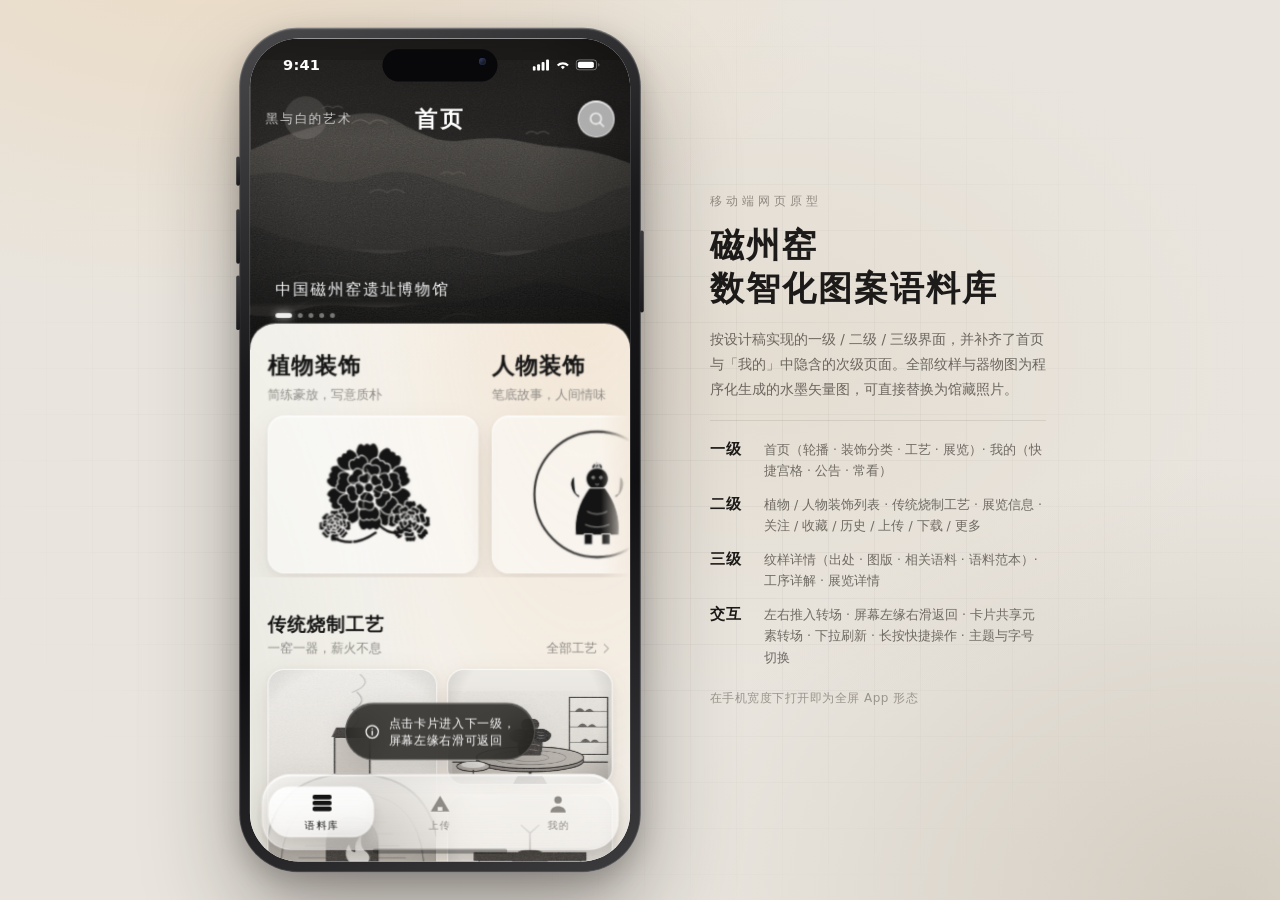
==== commit 419b2bc0: "release: v1.1.0 液态玻璃 UI 升级" ====
--- a/index.html
+++ b/index.html
@@ -16,6 +16,7 @@
 <link rel="stylesheet" href="assets/css/tokens.css">
 <link rel="stylesheet" href="assets/css/base.css">
 <link rel="stylesheet" href="assets/css/pages.css">
+<link rel="stylesheet" href="assets/css/glass.css">
 </head>
 <body>
 <div class="stage">
@@ -69,5 +70,6 @@
 <script src="assets/js/view-extra.js"></script>
 <script src="assets/js/router.js"></script>
 <script src="assets/js/app.js"></script>
+<script src="assets/js/glass.js"></script>
 </body>
 </html>
--- a/assets/css/tokens.css
+++ b/assets/css/tokens.css
@@ -30,6 +30,7 @@
   /* 动效 */
   --e-out: cubic-bezier(.32, .72, 0, 1);
   --e-spring: cubic-bezier(.34, 1.36, .5, 1);
+  --e-liquid: cubic-bezier(.3, 1.55, .42, 1);
   --d-1: .18s;
   --d-2: .32s;
   --d-3: .48s;
@@ -63,6 +64,21 @@
   --sh-3: 0 24px 66px rgba(0, 0, 0, .3);
   --scrim: rgba(20, 18, 16, .42);
   color-scheme: light;
+
+  /* 液态玻璃：窑火暖调环境光 + 瓷釉玻璃 */
+  --page-bg:
+    radial-gradient(120% 85% at 88% -8%, rgba(228, 168, 104, .2) 0%, transparent 56%),
+    radial-gradient(105% 80% at -14% 32%, rgba(148, 176, 160, .15) 0%, transparent 60%),
+    radial-gradient(115% 90% at 58% 114%, rgba(196, 142, 102, .15) 0%, transparent 56%),
+    linear-gradient(180deg, #f7f4ee 0%, #f1ede6 100%);
+  --g-bg: rgba(255, 255, 255, .46);
+  --g-bg-2: rgba(255, 255, 255, .64);
+  --g-hi: rgba(255, 255, 255, .85);
+  --g-brd: rgba(255, 255, 255, .62);
+  --g-sheen: rgba(255, 255, 255, .55);
+  --g-shadow: 0 12px 32px rgba(96, 72, 48, .1), 0 2px 8px rgba(96, 72, 48, .06);
+  --g-blur: blur(22px) saturate(1.7);
+  --g-blur-2: blur(30px) saturate(1.9);
 }
 
 /* --------------------------------- 深色 --------------------------------- */
@@ -86,6 +102,21 @@
   --sh-3: 0 24px 66px rgba(0, 0, 0, .6);
   --scrim: rgba(0, 0, 0, .58);
   color-scheme: dark;
+
+  /* 液态玻璃：窑夜炉火环境光 + 墨玉玻璃 */
+  --page-bg:
+    radial-gradient(120% 85% at 84% -8%, rgba(255, 142, 66, .13) 0%, transparent 56%),
+    radial-gradient(105% 80% at -12% 34%, rgba(108, 152, 140, .11) 0%, transparent 60%),
+    radial-gradient(115% 90% at 56% 114%, rgba(206, 110, 66, .11) 0%, transparent 56%),
+    linear-gradient(180deg, #141416 0%, #0e0e10 100%);
+  --g-bg: rgba(38, 38, 44, .42);
+  --g-bg-2: rgba(44, 44, 50, .58);
+  --g-hi: rgba(255, 255, 255, .18);
+  --g-brd: rgba(255, 255, 255, .13);
+  --g-sheen: rgba(255, 255, 255, .16);
+  --g-shadow: 0 14px 34px rgba(0, 0, 0, .44), 0 2px 8px rgba(0, 0, 0, .3);
+  --g-blur: blur(22px) saturate(1.6);
+  --g-blur-2: blur(30px) saturate(1.8);
 }
 
 /* --------------------------------- 宣纸 --------------------------------- */
@@ -109,6 +140,21 @@
   --sh-3: 0 24px 66px rgba(50, 36, 16, .34);
   --scrim: rgba(46, 36, 20, .44);
   color-scheme: light;
+
+  /* 液态玻璃：宣纸茶色环境光 + 米汤玻璃 */
+  --page-bg:
+    radial-gradient(120% 85% at 86% -8%, rgba(216, 162, 92, .22) 0%, transparent 56%),
+    radial-gradient(105% 80% at -12% 32%, rgba(172, 152, 110, .16) 0%, transparent 60%),
+    radial-gradient(115% 90% at 58% 113%, rgba(198, 148, 90, .17) 0%, transparent 56%),
+    linear-gradient(180deg, #f8f1e2 0%, #f1e8d4 100%);
+  --g-bg: rgba(253, 248, 237, .46);
+  --g-bg-2: rgba(253, 248, 237, .64);
+  --g-hi: rgba(255, 255, 255, .8);
+  --g-brd: rgba(255, 255, 255, .58);
+  --g-sheen: rgba(255, 255, 255, .5);
+  --g-shadow: 0 12px 32px rgba(96, 70, 36, .11), 0 2px 8px rgba(96, 70, 36, .06);
+  --g-blur: blur(22px) saturate(1.6);
+  --g-blur-2: blur(30px) saturate(1.8);
 }
 
 html[data-font="1.08"] { --fs: 1.08; }
--- a/assets/css/base.css
+++ b/assets/css/base.css
@@ -859,6 +859,7 @@
   .stage::after { display: none; }
   .device {
     width: 100vw;
+    height: 100vh;
     height: 100dvh;
     padding: 0;
     border-radius: 0;
--- a/assets/css/glass.css
+++ b/assets/css/glass.css
@@ -0,0 +1,374 @@
+/* ==========================================================================
+   glass.css —— 液态玻璃增强层（在 tokens / base / pages 之后加载）
+   瓷釉般通透的界面：环境光渐变底 + 半透明玻璃面板 + 镜面高光 + 指针追光
+   ========================================================================== */
+
+/* ------------------------------ 页面环境光底 ------------------------------ */
+.page {
+  background: var(--page-bg);
+  background-attachment: local, local, local, local;
+}
+
+/* 首页 / 我的 的圆角内容板：延续环境光，与 hero 图柔和衔接 */
+.homesheet,
+.profilesheet {
+  background: var(--page-bg);
+  box-shadow: 0 -1px 0 rgba(255, 255, 255, .35), 0 -18px 38px rgba(20, 16, 12, .1);
+}
+html[data-theme="dark"] .homesheet,
+html[data-theme="dark"] .profilesheet {
+  box-shadow: 0 -1px 0 rgba(255, 255, 255, .07), 0 -18px 38px rgba(0, 0, 0, .4);
+}
+
+/* ------------------------------- 玻璃配方 ------------------------------- */
+/* 厚玻璃（主要面板）：半透明 + 景深模糊 + 顶部镜面高光 + 折射描边 */
+.pcard,
+.datacard,
+.watchcard,
+.minecard,
+.acc,
+.cblock,
+.notice,
+.uphead,
+.storage,
+.chero,
+.dhead__main,
+.dcard,
+.catcard__media,
+.browsecard__media,
+.abouthero__mark,
+.pagebox .lrows,
+.dquote {
+  background: var(--g-bg);
+  backdrop-filter: blur(18px) saturate(1.6);
+  -webkit-backdrop-filter: blur(18px) saturate(1.6);
+  border: 1px solid var(--g-brd);
+  box-shadow: inset 0 1px 0 var(--g-hi), var(--g-shadow);
+}
+
+/* 薄玻璃（小型控件）：通透但不叠加模糊，保证性能 */
+.quicklink,
+.stepnav__it,
+.uprow,
+.dlrow,
+.chip,
+.tag,
+.morebtn,
+.btn--ghost,
+.lrow__ic,
+.dlrow__ic,
+.notice__ic,
+.dropzone__ic,
+.siterow__pin,
+.minecell,
+.thumb__art,
+.sibcard__art,
+.watch__art,
+.prow__media,
+.lrow__art,
+.hrow__art,
+.sample span,
+.pick__art,
+.sheet__ic,
+.sheet__cancel,
+.field input,
+.field textarea,
+.taginput,
+.dropzone,
+.seg,
+.iconbtn,
+.upstep span,
+.dhead__badge,
+.stepcard__no,
+.status--soon,
+.switch {
+  background: var(--g-bg);
+  border: 1px solid var(--g-brd);
+  box-shadow: inset 0 1px 0 var(--g-hi), 0 4px 14px rgba(60, 45, 30, .05);
+}
+
+html[data-theme="dark"] .quicklink,
+html[data-theme="dark"] .stepnav__it,
+html[data-theme="dark"] .uprow,
+html[data-theme="dark"] .dlrow,
+html[data-theme="dark"] .chip,
+html[data-theme="dark"] .tag,
+html[data-theme="dark"] .morebtn,
+html[data-theme="dark"] .btn--ghost,
+html[data-theme="dark"] .lrow__ic,
+html[data-theme="dark"] .dlrow__ic,
+html[data-theme="dark"] .notice__ic,
+html[data-theme="dark"] .dropzone__ic,
+html[data-theme="dark"] .siterow__pin,
+html[data-theme="dark"] .minecell,
+html[data-theme="dark"] .thumb__art,
+html[data-theme="dark"] .sibcard__art,
+html[data-theme="dark"] .watch__art,
+html[data-theme="dark"] .prow__media,
+html[data-theme="dark"] .lrow__art,
+html[data-theme="dark"] .hrow__art,
+html[data-theme="dark"] .sample span,
+html[data-theme="dark"] .pick__art,
+html[data-theme="dark"] .sheet__ic,
+html[data-theme="dark"] .sheet__cancel,
+html[data-theme="dark"] .field input,
+html[data-theme="dark"] .field textarea,
+html[data-theme="dark"] .taginput,
+html[data-theme="dark"] .dropzone,
+html[data-theme="dark"] .seg,
+html[data-theme="dark"] .iconbtn,
+html[data-theme="dark"] .upstep span,
+html[data-theme="dark"] .dhead__badge,
+html[data-theme="dark"] .stepcard__no,
+html[data-theme="dark"] .status--soon,
+html[data-theme="dark"] .switch {
+  box-shadow: inset 0 1px 0 var(--g-hi), 0 4px 14px rgba(0, 0, 0, .28);
+}
+
+/* 行内列表行：悬浮在玻璃底板上的层次 */
+.pagebox .lrows .lrow { background: transparent; border-bottom-color: var(--line-2); }
+.pagebox .lrows .lrow.is-press { background: rgba(255, 255, 255, .28); }
+html[data-theme="dark"] .pagebox .lrows .lrow.is-press { background: rgba(255, 255, 255, .06); }
+
+.prow.is-press, .hrow.is-press, .lrow.is-press, .exhrow-card.is-press { background: rgba(255, 255, 255, .3); }
+html[data-theme="dark"] .prow.is-press,
+html[data-theme="dark"] .hrow.is-press,
+html[data-theme="dark"] .lrow.is-press,
+html[data-theme="dark"] .exhrow-card.is-press { background: rgba(255, 255, 255, .05); }
+
+.qgrid__item.is-press { background: rgba(255, 255, 255, .34); }
+html[data-theme="dark"] .qgrid__item.is-press { background: rgba(255, 255, 255, .06); }
+.acc__hd.is-press, .notice.is-press { background: rgba(255, 255, 255, .3); }
+html[data-theme="dark"] .acc__hd.is-press,
+html[data-theme="dark"] .notice.is-press { background: rgba(255, 255, 255, .05); }
+
+/* 照片 / 场景类媒体：折射描边 + 柔和投影，图像本身铺满 */
+.craft-cell,
+.exhcard__media,
+.exhrow-card__media,
+.stepcard__media,
+.uprow__art {
+  border: 1px solid var(--g-brd);
+  box-shadow: inset 0 1px 0 var(--g-hi), var(--g-shadow);
+}
+
+/* -------------------------------- 导航玻璃 -------------------------------- */
+.navbar.is-stuck,
+.chipsbar.is-stuck,
+.searchbar,
+.hometop.is-stuck .hometop__bg {
+  background: var(--g-bg-2);
+  backdrop-filter: var(--g-blur);
+  -webkit-backdrop-filter: var(--g-blur);
+}
+.navbar.is-stuck { box-shadow: inset 0 -1px 0 var(--line), inset 0 1px 0 var(--g-hi); }
+
+.searchbar__field {
+  background: var(--g-bg);
+  border: 1px solid var(--g-brd);
+  box-shadow: inset 0 1px 0 var(--g-hi), inset 0 2px 6px rgba(60, 45, 30, .05);
+  backdrop-filter: blur(12px) saturate(1.5);
+  -webkit-backdrop-filter: blur(12px) saturate(1.5);
+}
+
+/* 圆形工具按钮：镜头玻璃 */
+.glass-btn {
+  background: var(--g-bg-2);
+  border: 1px solid var(--g-brd);
+  box-shadow: inset 0 1px 0 var(--g-hi), 0 6px 16px rgba(60, 45, 30, .1);
+  backdrop-filter: blur(16px) saturate(1.7);
+  -webkit-backdrop-filter: blur(16px) saturate(1.7);
+}
+html[data-theme="dark"] .glass-btn { box-shadow: inset 0 1px 0 var(--g-hi), 0 6px 16px rgba(0, 0, 0, .4); }
+
+/* ------------------------------ 底部导航胶囊 ------------------------------ */
+.tabbar {
+  background: linear-gradient(180deg, var(--g-bg-2) 0%, var(--g-bg) 100%);
+  border: 1px solid var(--g-brd);
+  box-shadow:
+    inset 0 1.5px 0 var(--g-hi),
+    inset 0 -1px 0 rgba(0, 0, 0, .04),
+    0 18px 44px rgba(50, 38, 26, .16),
+    0 3px 10px rgba(50, 38, 26, .08);
+  backdrop-filter: var(--g-blur-2);
+  -webkit-backdrop-filter: var(--g-blur-2);
+}
+html[data-theme="dark"] .tabbar {
+  box-shadow:
+    inset 0 1.5px 0 var(--g-hi),
+    0 18px 44px rgba(0, 0, 0, .5),
+    0 3px 10px rgba(0, 0, 0, .35);
+}
+
+/* 选中胶囊：液态玻璃浮珠 */
+.tabbar__pill {
+  background: linear-gradient(180deg, var(--g-hi) 0%, var(--g-bg) 90%);
+  border: 1px solid var(--g-brd);
+  box-shadow: inset 0 1px 0 var(--g-hi), 0 6px 14px rgba(50, 38, 26, .12);
+  backdrop-filter: blur(8px);
+  -webkit-backdrop-filter: blur(8px);
+}
+html[data-theme="dark"] .tabbar__pill { box-shadow: inset 0 1px 0 var(--g-hi), 0 6px 14px rgba(0, 0, 0, .4); }
+
+.tab { transition: color var(--d-2) var(--e-out); }
+.tab.is-on .tab__ic { transform: translateY(-1.5px) scale(1.08); transition-timing-function: var(--e-liquid); }
+
+/* --------------------------------- 按钮 --------------------------------- */
+.btn--ink {
+  box-shadow: inset 0 1px 0 rgba(255, 255, 255, .22), inset 0 -1px 0 rgba(0, 0, 0, .18), var(--sh-1);
+}
+.btn--ink.is-press { box-shadow: inset 0 1px 0 rgba(255, 255, 255, .12), 0 2px 6px rgba(20, 16, 12, .12); }
+
+.chip.is-on,
+.tag--on {
+  box-shadow: inset 0 1px 0 rgba(255, 255, 255, .22), 0 4px 12px rgba(20, 16, 12, .14);
+}
+
+.seg { padding: 3px; backdrop-filter: blur(10px); -webkit-backdrop-filter: blur(10px); }
+.seg__it.is-on {
+  background: var(--g-bg-2);
+  border: 1px solid var(--g-brd);
+  box-shadow: inset 0 1px 0 var(--g-hi), 0 3px 10px rgba(60, 45, 30, .1);
+}
+
+.switch.is-on { box-shadow: inset 0 1px 0 rgba(255, 255, 255, .2), inset 0 2px 6px rgba(0, 0, 0, .22); border-color: transparent; }
+
+/* --------------------------------- 浮层 --------------------------------- */
+.sheet {
+  background: var(--g-bg-2);
+  backdrop-filter: var(--g-blur-2);
+  -webkit-backdrop-filter: var(--g-blur-2);
+  border: 1px solid var(--g-brd);
+  box-shadow: inset 0 1.5px 0 var(--g-hi), var(--sh-3);
+}
+.dialog {
+  background: var(--g-bg-2);
+  backdrop-filter: var(--g-blur-2);
+  -webkit-backdrop-filter: var(--g-blur-2);
+  border: 1px solid var(--g-brd);
+  box-shadow: inset 0 1.5px 0 var(--g-hi), var(--sh-3);
+}
+.toast {
+  background: rgba(26, 24, 22, .8);
+  border: 1px solid rgba(255, 255, 255, .16);
+  box-shadow: inset 0 1px 0 rgba(255, 255, 255, .18), var(--sh-2);
+  backdrop-filter: blur(16px) saturate(1.4);
+  -webkit-backdrop-filter: blur(16px) saturate(1.4);
+}
+.sheet-backdrop { backdrop-filter: blur(6px) saturate(1.2); -webkit-backdrop-filter: blur(6px) saturate(1.2); }
+
+/* 详情收藏浮标：水滴玻璃 */
+.dfab {
+  background: var(--g-bg-2);
+  border: 1px solid var(--g-brd);
+  box-shadow: inset 0 1.5px 0 var(--g-hi), 0 10px 24px rgba(50, 38, 26, .16);
+  backdrop-filter: blur(18px) saturate(1.7);
+  -webkit-backdrop-filter: blur(18px) saturate(1.7);
+}
+.dfab.is-on { box-shadow: inset 0 1px 0 rgba(255, 255, 255, .24), 0 10px 24px rgba(20, 16, 12, .3); }
+
+/* ------------------------------ 指针追光镀层 ------------------------------ */
+/* 仅为「静态定位」的元素补相对定位；绝对/粘性定位的元素（tabbar/dfab/sheet/dialog）
+   本身即可作为 ::before 的定位上下文，切勿覆盖其 position */
+.pcard, .catcard__media, .datacard, .quicklink, .glass-btn, .chip, .tag,
+.btn, .thumb__art, .sibcard__art, .notice, .themecard,
+.dropzone, .searchbar__field, .minecell, .uprow, .dlrow,
+.stepnav__it, .browsecard__media, .watch__art, .craft-cell, .exhcard__media,
+.dhead__main, .dcard, .uphead, .storage, .chero, .cblock, .watchcard,
+.minecard, .dquote, .morebtn, .seg, .iconbtn {
+  position: relative;
+}
+.pcard::before, .catcard__media::before, .datacard::before, .quicklink::before,
+.glass-btn::before, .chip::before, .tag::before, .tabbar::before, .dfab::before,
+.btn::before, .thumb__art::before, .sibcard__art::before, .notice::before,
+.themecard::before, .dropzone::before, .searchbar__field::before,
+.minecell::before, .uprow::before, .dlrow::before, .stepnav__it::before,
+.browsecard__media::before, .watch__art::before, .craft-cell::before,
+.exhcard__media::before, .dhead__main::before, .dcard::before, .uphead::before,
+.storage::before, .chero::before, .cblock::before, .watchcard::before,
+.minecard::before, .dquote::before, .morebtn::before, .iconbtn::before {
+  content: "";
+  position: absolute;
+  inset: 0;
+  border-radius: inherit;
+  background: radial-gradient(150px circle at var(--mx, 50%) var(--my, -60%), var(--g-sheen), transparent 72%);
+  opacity: 0;
+  transition: opacity .38s var(--e-out);
+  pointer-events: none;
+  z-index: 1;
+}
+.is-glow::before { opacity: 1; }
+/* 保证内容压在追光层之下不受影响（追光层仅作釉面光泽） */
+.tabbar__in, .seg__it, .sheet > *, .dialog > * { position: relative; z-index: 2; }
+.tabbar__pill { z-index: 1; }
+.tab { z-index: 2; }
+
+/* ------------------------------ 动效细节升级 ------------------------------ */
+/* 悬停浮起（桌面鼠标） */
+@media (hover: hover) {
+  .pcard:hover { transform: translateY(-3px); box-shadow: inset 0 1px 0 var(--g-hi), 0 18px 40px rgba(80, 60, 40, .14); }
+  .quicklink:hover, .stepnav__it:hover, .minecell:hover { transform: translateY(-2px); }
+  .catcard__media:hover .art,
+  .sibcard__art:hover .art,
+  .watch__art:hover .art,
+  .browsecard__media:hover .art { transform: scale(1.05); }
+  .glass-btn:hover { box-shadow: inset 0 1px 0 var(--g-hi), 0 10px 22px rgba(60, 45, 30, .14); }
+}
+.pcard, .quicklink, .stepnav__it, .minecell {
+  transition: transform var(--d-2) var(--e-out), box-shadow var(--d-2) var(--e-out), background var(--d-1);
+}
+.catcard__media .art, .sibcard__art .art, .watch__art .art,
+.browsecard__media .art, .pcard__media .art {
+  transition: transform .6s var(--e-out);
+}
+.pcard.is-press { box-shadow: inset 0 1px 0 var(--g-hi); }
+
+/* 主题卡片选中态：墨色描边 + 玻璃光晕 */
+.themecard.is-on {
+  border-color: var(--ink);
+  box-shadow: inset 0 1px 0 var(--g-hi), 0 0 0 3px color-mix(in srgb, var(--ink) 12%, transparent), var(--g-shadow);
+}
+
+/* 输入框聚焦：墨色玻璃环 */
+.field input:focus, .field textarea:focus {
+  box-shadow: inset 0 1px 0 var(--g-hi), inset 0 0 0 1.5px var(--ink), 0 0 0 4px color-mix(in srgb, var(--ink) 8%, transparent);
+}
+
+/* 首页 hero 圆点：点亮时带微光 */
+.hero__dot.is-on { box-shadow: 0 0 8px rgba(255, 255, 255, .8); }
+
+/* 展览状态徽章 / 图版徽章的玻璃质感 */
+.dhead__badge, .stepcard__no {
+  backdrop-filter: blur(10px) saturate(1.5);
+  -webkit-backdrop-filter: blur(10px) saturate(1.5);
+}
+
+/* 头像与好友胶囊：更强的镜头感 */
+.pavatar {
+  background: rgba(255, 255, 255, .22);
+  box-shadow: inset 0 1.5px 0 rgba(255, 255, 255, .5), 0 8px 20px rgba(0, 0, 0, .2);
+  backdrop-filter: blur(12px) saturate(1.4);
+  -webkit-backdrop-filter: blur(12px) saturate(1.4);
+}
+.puser__friends {
+  box-shadow: inset 0 1px 0 rgba(255, 255, 255, .35);
+  backdrop-filter: blur(14px) saturate(1.4);
+  -webkit-backdrop-filter: blur(14px) saturate(1.4);
+}
+
+/* 章节标题字距呼吸感 */
+.sec-head__tx h2 { letter-spacing: .05em; }
+
+/* 桌面展示舞台：陶瓷暖调氛围 */
+.stage {
+  background:
+    radial-gradient(1100px 640px at 16% -8%, rgba(238, 200, 150, .35) 0%, transparent 60%),
+    radial-gradient(900px 700px at 96% 100%, rgba(180, 168, 150, .4) 0%, transparent 62%),
+    radial-gradient(700px 500px at 60% 40%, rgba(214, 196, 172, .25) 0%, transparent 70%),
+    #e9e5de;
+}
+
+/* 降低动态效果时：关闭追光淡入过渡 */
+@media (prefers-reduced-motion: reduce) {
+  .is-glow::before { transition: none; }
+}
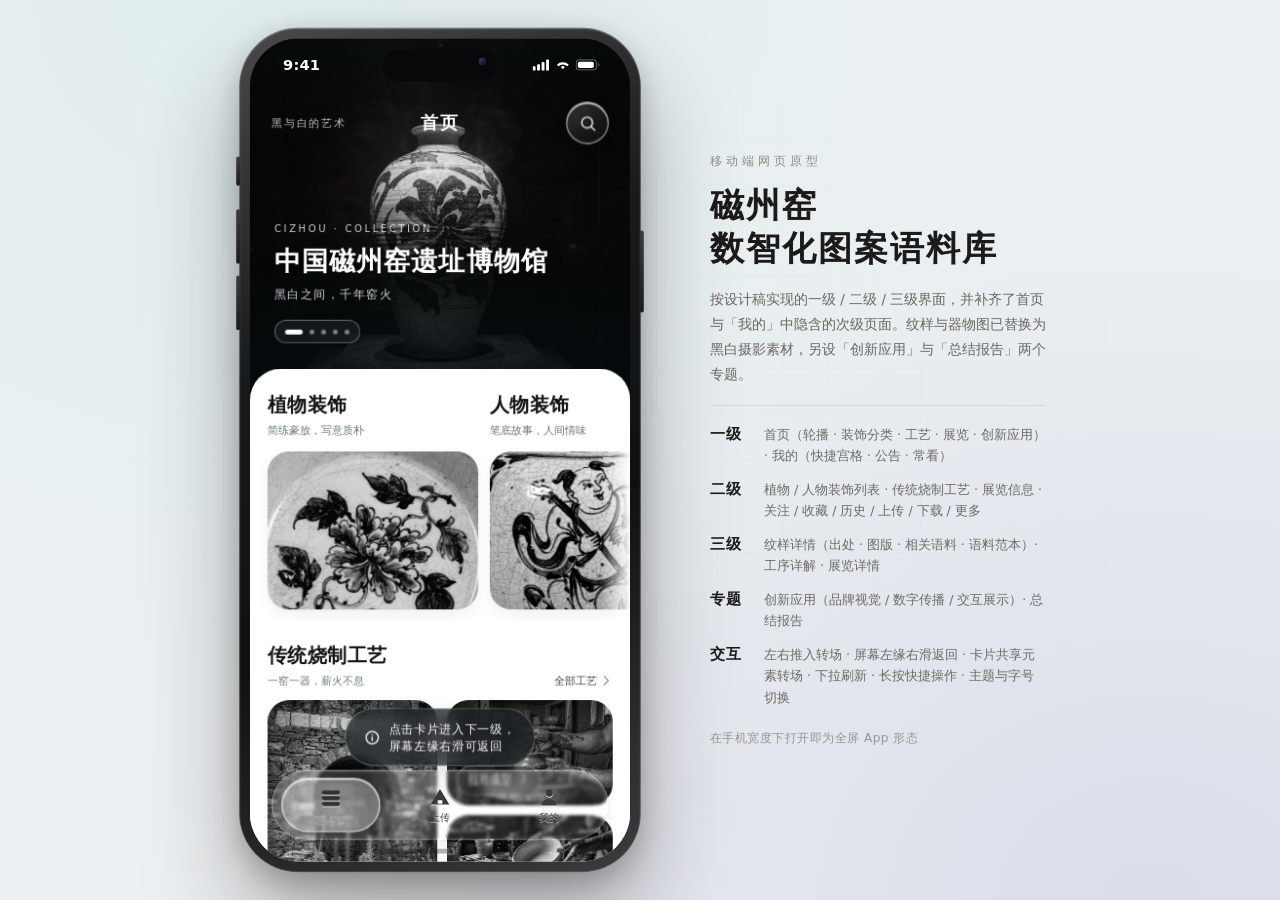
==== commit 89841b40: "chore: 补分享预览标签、修正侧栏文案、修震动报错、收窄发布范围" ====
--- a/index.html
+++ b/index.html
@@ -5,6 +5,20 @@
 <meta name="viewport" content="width=device-width, initial-scale=1, viewport-fit=cover">
 <meta name="theme-color" content="#ffffff">
 <meta name="description" content="磁州窑数智化图案语料库 · 移动端网页原型：纹样检索、器物出处、相关语料与工艺图谱">
+<!-- 分享预览：微信 / 微博 / Slack / Twitter 等抓取这些标签。og:image 必须是绝对地址 -->
+<meta property="og:type" content="website">
+<meta property="og:site_name" content="磁州窑数智化图案语料库">
+<meta property="og:locale" content="zh_CN">
+<meta property="og:title" content="磁州窑数智化图案语料库">
+<meta property="og:description" content="黑白之间，千年窑火。纹样检索、器物出处、相关语料与工艺图谱的移动端语料库。">
+<meta property="og:image" content="https://yunxianxian.github.io/cizhou-motif-corpus/assets/img/hero-h1.jpg">
+<meta property="og:image:width" content="1280">
+<meta property="og:image:height" content="785">
+<meta property="og:url" content="https://yunxianxian.github.io/cizhou-motif-corpus/">
+<meta name="twitter:card" content="summary_large_image">
+<meta name="twitter:title" content="磁州窑数智化图案语料库">
+<meta name="twitter:description" content="黑白之间，千年窑火。纹样检索、器物出处、相关语料与工艺图谱的移动端语料库。">
+<meta name="twitter:image" content="https://yunxianxian.github.io/cizhou-motif-corpus/assets/img/hero-h1.jpg">
 <meta name="apple-mobile-web-app-capable" content="yes">
 <meta name="apple-mobile-web-app-status-bar-style" content="default">
 <meta name="apple-mobile-web-app-title" content="纹样语料库">
@@ -17,6 +31,9 @@
 <link rel="stylesheet" href="assets/css/base.css">
 <link rel="stylesheet" href="assets/css/pages.css">
 <link rel="stylesheet" href="assets/css/glass.css">
+<link rel="stylesheet" href="assets/css/viewer.css">
+<link rel="stylesheet" href="assets/css/report.css">
+<link rel="stylesheet" href="assets/css/applications.css">
 </head>
 <body>
 <div class="stage">
@@ -44,11 +61,12 @@
   <aside class="stage__note">
     <p class="stage__kicker">移动端网页原型</p>
     <h1>磁州窑<br>数智化图案语料库</h1>
-    <p class="stage__desc">按设计稿实现的一级 / 二级 / 三级界面，并补齐了首页与「我的」中隐含的次级页面。全部纹样与器物图为程序化生成的水墨矢量图，可直接替换为馆藏照片。</p>
+    <p class="stage__desc">按设计稿实现的一级 / 二级 / 三级界面，并补齐了首页与「我的」中隐含的次级页面。纹样与器物图已替换为黑白摄影素材，另设「创新应用」与「总结报告」两个专题。</p>
     <ul class="stage__list">
-      <li><b>一级</b><span>首页（轮播 · 装饰分类 · 工艺 · 展览）· 我的（快捷宫格 · 公告 · 常看）</span></li>
+      <li><b>一级</b><span>首页（轮播 · 装饰分类 · 工艺 · 展览 · 创新应用）· 我的（快捷宫格 · 公告 · 常看）</span></li>
       <li><b>二级</b><span>植物 / 人物装饰列表 · 传统烧制工艺 · 展览信息 · 关注 / 收藏 / 历史 / 上传 / 下载 / 更多</span></li>
       <li><b>三级</b><span>纹样详情（出处 · 图版 · 相关语料 · 语料范本）· 工序详解 · 展览详情</span></li>
+      <li><b>专题</b><span>创新应用（品牌视觉 / 数字传播 / 交互展示）· 总结报告</span></li>
       <li><b>交互</b><span>左右推入转场 · 屏幕左缘右滑返回 · 卡片共享元素转场 · 下拉刷新 · 长按快捷操作 · 主题与字号切换</span></li>
     </ul>
     <p class="stage__tip">在手机宽度下打开即为全屏 App 形态</p>
@@ -59,17 +77,22 @@
 <script src="assets/js/ornament.js"></script>
 <script src="assets/js/photos.js"></script>
 <script src="assets/js/data.js"></script>
+<script src="assets/js/report-data.js"></script>
 <script src="assets/js/store.js"></script>
 <script src="assets/js/ui.js"></script>
+<script src="assets/js/viewer.js"></script>
 <script src="assets/js/view-common.js"></script>
 <script src="assets/js/view-home.js"></script>
 <script src="assets/js/view-list.js"></script>
 <script src="assets/js/view-detail.js"></script>
 <script src="assets/js/view-craft.js"></script>
 <script src="assets/js/view-profile.js"></script>
+<script src="assets/js/view-report.js"></script>
+<script src="assets/js/view-applications.js"></script>
 <script src="assets/js/view-extra.js"></script>
 <script src="assets/js/router.js"></script>
 <script src="assets/js/app.js"></script>
 <script src="assets/js/glass.js"></script>
+<script src="assets/js/refraction.js"></script>
 </body>
 </html>
--- a/assets/css/tokens.css
+++ b/assets/css/tokens.css
@@ -65,20 +65,23 @@
   --scrim: rgba(20, 18, 16, .42);
   color-scheme: light;
 
-  /* 液态玻璃：窑火暖调环境光 + 瓷釉玻璃 */
+  /* 液态玻璃：博物馆纯白 + 微玻璃（黑白摄影为视觉主角） */
   --page-bg:
-    radial-gradient(120% 85% at 88% -8%, rgba(228, 168, 104, .2) 0%, transparent 56%),
-    radial-gradient(105% 80% at -14% 32%, rgba(148, 176, 160, .15) 0%, transparent 60%),
-    radial-gradient(115% 90% at 58% 114%, rgba(196, 142, 102, .15) 0%, transparent 56%),
-    linear-gradient(180deg, #f7f4ee 0%, #f1ede6 100%);
-  --g-bg: rgba(255, 255, 255, .46);
-  --g-bg-2: rgba(255, 255, 255, .64);
-  --g-hi: rgba(255, 255, 255, .85);
-  --g-brd: rgba(255, 255, 255, .62);
-  --g-sheen: rgba(255, 255, 255, .55);
-  --g-shadow: 0 12px 32px rgba(96, 72, 48, .1), 0 2px 8px rgba(96, 72, 48, .06);
-  --g-blur: blur(22px) saturate(1.7);
-  --g-blur-2: blur(30px) saturate(1.9);
+    linear-gradient(180deg, #ffffff 0%, #f3f3f5 100%);
+  --g-bg: rgba(255, 255, 255, .72);
+  --g-bg-2: rgba(255, 255, 255, .88);
+  --g-hi: rgba(255, 255, 255, .95);
+  --g-brd: rgba(20, 20, 20, .07);
+  --g-sheen: rgba(255, 255, 255, .7);
+  --g-shadow: 0 10px 28px rgba(20, 20, 24, .08), 0 2px 6px rgba(20, 20, 24, .04);
+  --g-blur: blur(22px) saturate(1.5);
+  --g-blur-2: blur(30px) saturate(1.7);
+  /* 底部导航：高透液态玻璃 */
+  --g-tab-1: rgba(255, 255, 255, .5);
+  --g-tab-2: rgba(255, 255, 255, .26);
+  --g-pill-1: rgba(255, 255, 255, .72);
+  --g-pill-2: rgba(255, 255, 255, .42);
+  --g-pill-brd: rgba(255, 255, 255, .8);
 }
 
 /* --------------------------------- 深色 --------------------------------- */
@@ -117,6 +120,12 @@
   --g-shadow: 0 14px 34px rgba(0, 0, 0, .44), 0 2px 8px rgba(0, 0, 0, .3);
   --g-blur: blur(22px) saturate(1.6);
   --g-blur-2: blur(30px) saturate(1.8);
+  /* 底部导航：高透液态玻璃 */
+  --g-tab-1: rgba(40, 40, 47, .48);
+  --g-tab-2: rgba(28, 28, 34, .28);
+  --g-pill-1: rgba(255, 255, 255, .16);
+  --g-pill-2: rgba(255, 255, 255, .07);
+  --g-pill-brd: rgba(255, 255, 255, .18);
 }
 
 /* --------------------------------- 宣纸 --------------------------------- */
@@ -155,6 +164,12 @@
   --g-shadow: 0 12px 32px rgba(96, 70, 36, .11), 0 2px 8px rgba(96, 70, 36, .06);
   --g-blur: blur(22px) saturate(1.6);
   --g-blur-2: blur(30px) saturate(1.8);
+  /* 底部导航：高透液态玻璃 */
+  --g-tab-1: rgba(253, 248, 237, .52);
+  --g-tab-2: rgba(253, 248, 237, .28);
+  --g-pill-1: rgba(255, 255, 255, .68);
+  --g-pill-2: rgba(255, 255, 255, .4);
+  --g-pill-brd: rgba(255, 255, 255, .75);
 }
 
 html[data-font="1.08"] { --fs: 1.08; }
--- a/assets/css/base.css
+++ b/assets/css/base.css
@@ -649,7 +649,7 @@
   position: absolute;
   top: 12px;
   height: calc(100% - 24px);
-  border-radius: 22px;
+  border-radius: 18px; /* 与导航栏同心：30px - 12px 内边距 */
   background: var(--paper-3);
   z-index: 0;
 }
--- a/assets/css/pages.css
+++ b/assets/css/pages.css
@@ -94,15 +94,10 @@
   color: #fff;
 }
 .hero__caption {
-  font-family: var(--font-kai);
+  font-family: var(--font-sans);
   font-size: var(--t-lg);
   letter-spacing: .12em;
   text-shadow: 0 2px 14px rgba(0, 0, 0, .55);
-}
-.hero__caption.is-swap { animation: capIn .62s var(--e-out); }
-@keyframes capIn {
-  from { opacity: 0; transform: translateY(9px); letter-spacing: .3em; }
-  to { opacity: 1; transform: none; letter-spacing: .12em; }
 }
 .hero__dots { display: flex; gap: 6px; margin-top: 13px; }
 .hero__dot {
@@ -984,6 +979,7 @@
   background: var(--card);
   overflow: hidden;
 }
+.sample span > img.art { border-radius: max(6px, calc(var(--r-md) - 10px)); }
 .sample b { font-size: var(--t-xs); font-weight: 400; color: var(--muted); }
 
 .upblock { margin-top: 22px; }
--- a/assets/css/glass.css
+++ b/assets/css/glass.css
@@ -1,374 +1,305 @@
-/* ==========================================================================
-   glass.css —— 液态玻璃增强层（在 tokens / base / pages 之后加载）
-   瓷釉般通透的界面：环境光渐变底 + 半透明玻璃面板 + 镜面高光 + 指针追光
-   ========================================================================== */
-
-/* ------------------------------ 页面环境光底 ------------------------------ */
-.page {
-  background: var(--page-bg);
-  background-attachment: local, local, local, local;
-}
-
-/* 首页 / 我的 的圆角内容板：延续环境光，与 hero 图柔和衔接 */
-.homesheet,
-.profilesheet {
-  background: var(--page-bg);
-  box-shadow: 0 -1px 0 rgba(255, 255, 255, .35), 0 -18px 38px rgba(20, 16, 12, .1);
-}
-html[data-theme="dark"] .homesheet,
-html[data-theme="dark"] .profilesheet {
-  box-shadow: 0 -1px 0 rgba(255, 255, 255, .07), 0 -18px 38px rgba(0, 0, 0, .4);
-}
-
-/* ------------------------------- 玻璃配方 ------------------------------- */
-/* 厚玻璃（主要面板）：半透明 + 景深模糊 + 顶部镜面高光 + 折射描边 */
-.pcard,
-.datacard,
-.watchcard,
-.minecard,
-.acc,
-.cblock,
-.notice,
-.uphead,
-.storage,
-.chero,
-.dhead__main,
-.dcard,
-.catcard__media,
-.browsecard__media,
-.abouthero__mark,
-.pagebox .lrows,
-.dquote {
-  background: var(--g-bg);
-  backdrop-filter: blur(18px) saturate(1.6);
-  -webkit-backdrop-filter: blur(18px) saturate(1.6);
-  border: 1px solid var(--g-brd);
-  box-shadow: inset 0 1px 0 var(--g-hi), var(--g-shadow);
-}
-
-/* 薄玻璃（小型控件）：通透但不叠加模糊，保证性能 */
-.quicklink,
-.stepnav__it,
-.uprow,
-.dlrow,
-.chip,
-.tag,
-.morebtn,
-.btn--ghost,
-.lrow__ic,
-.dlrow__ic,
-.notice__ic,
-.dropzone__ic,
-.siterow__pin,
-.minecell,
-.thumb__art,
-.sibcard__art,
-.watch__art,
-.prow__media,
-.lrow__art,
-.hrow__art,
-.sample span,
-.pick__art,
-.sheet__ic,
-.sheet__cancel,
-.field input,
-.field textarea,
-.taginput,
-.dropzone,
-.seg,
-.iconbtn,
-.upstep span,
-.dhead__badge,
-.stepcard__no,
-.status--soon,
-.switch {
-  background: var(--g-bg);
-  border: 1px solid var(--g-brd);
-  box-shadow: inset 0 1px 0 var(--g-hi), 0 4px 14px rgba(60, 45, 30, .05);
-}
-
-html[data-theme="dark"] .quicklink,
-html[data-theme="dark"] .stepnav__it,
-html[data-theme="dark"] .uprow,
-html[data-theme="dark"] .dlrow,
-html[data-theme="dark"] .chip,
-html[data-theme="dark"] .tag,
-html[data-theme="dark"] .morebtn,
-html[data-theme="dark"] .btn--ghost,
-html[data-theme="dark"] .lrow__ic,
-html[data-theme="dark"] .dlrow__ic,
-html[data-theme="dark"] .notice__ic,
-html[data-theme="dark"] .dropzone__ic,
-html[data-theme="dark"] .siterow__pin,
-html[data-theme="dark"] .minecell,
-html[data-theme="dark"] .thumb__art,
-html[data-theme="dark"] .sibcard__art,
-html[data-theme="dark"] .watch__art,
-html[data-theme="dark"] .prow__media,
-html[data-theme="dark"] .lrow__art,
-html[data-theme="dark"] .hrow__art,
-html[data-theme="dark"] .sample span,
-html[data-theme="dark"] .pick__art,
-html[data-theme="dark"] .sheet__ic,
-html[data-theme="dark"] .sheet__cancel,
-html[data-theme="dark"] .field input,
-html[data-theme="dark"] .field textarea,
-html[data-theme="dark"] .taginput,
-html[data-theme="dark"] .dropzone,
-html[data-theme="dark"] .seg,
-html[data-theme="dark"] .iconbtn,
-html[data-theme="dark"] .upstep span,
-html[data-theme="dark"] .dhead__badge,
-html[data-theme="dark"] .stepcard__no,
-html[data-theme="dark"] .status--soon,
-html[data-theme="dark"] .switch {
-  box-shadow: inset 0 1px 0 var(--g-hi), 0 4px 14px rgba(0, 0, 0, .28);
-}
-
-/* 行内列表行：悬浮在玻璃底板上的层次 */
-.pagebox .lrows .lrow { background: transparent; border-bottom-color: var(--line-2); }
-.pagebox .lrows .lrow.is-press { background: rgba(255, 255, 255, .28); }
-html[data-theme="dark"] .pagebox .lrows .lrow.is-press { background: rgba(255, 255, 255, .06); }
-
-.prow.is-press, .hrow.is-press, .lrow.is-press, .exhrow-card.is-press { background: rgba(255, 255, 255, .3); }
-html[data-theme="dark"] .prow.is-press,
-html[data-theme="dark"] .hrow.is-press,
-html[data-theme="dark"] .lrow.is-press,
-html[data-theme="dark"] .exhrow-card.is-press { background: rgba(255, 255, 255, .05); }
-
-.qgrid__item.is-press { background: rgba(255, 255, 255, .34); }
-html[data-theme="dark"] .qgrid__item.is-press { background: rgba(255, 255, 255, .06); }
-.acc__hd.is-press, .notice.is-press { background: rgba(255, 255, 255, .3); }
-html[data-theme="dark"] .acc__hd.is-press,
-html[data-theme="dark"] .notice.is-press { background: rgba(255, 255, 255, .05); }
-
-/* 照片 / 场景类媒体：折射描边 + 柔和投影，图像本身铺满 */
-.craft-cell,
-.exhcard__media,
-.exhrow-card__media,
-.stepcard__media,
-.uprow__art {
-  border: 1px solid var(--g-brd);
-  box-shadow: inset 0 1px 0 var(--g-hi), var(--g-shadow);
-}
-
-/* -------------------------------- 导航玻璃 -------------------------------- */
-.navbar.is-stuck,
-.chipsbar.is-stuck,
-.searchbar,
-.hometop.is-stuck .hometop__bg {
-  background: var(--g-bg-2);
-  backdrop-filter: var(--g-blur);
-  -webkit-backdrop-filter: var(--g-blur);
-}
-.navbar.is-stuck { box-shadow: inset 0 -1px 0 var(--line), inset 0 1px 0 var(--g-hi); }
-
-.searchbar__field {
-  background: var(--g-bg);
-  border: 1px solid var(--g-brd);
-  box-shadow: inset 0 1px 0 var(--g-hi), inset 0 2px 6px rgba(60, 45, 30, .05);
-  backdrop-filter: blur(12px) saturate(1.5);
-  -webkit-backdrop-filter: blur(12px) saturate(1.5);
-}
-
-/* 圆形工具按钮：镜头玻璃 */
-.glass-btn {
-  background: var(--g-bg-2);
-  border: 1px solid var(--g-brd);
-  box-shadow: inset 0 1px 0 var(--g-hi), 0 6px 16px rgba(60, 45, 30, .1);
-  backdrop-filter: blur(16px) saturate(1.7);
-  -webkit-backdrop-filter: blur(16px) saturate(1.7);
-}
-html[data-theme="dark"] .glass-btn { box-shadow: inset 0 1px 0 var(--g-hi), 0 6px 16px rgba(0, 0, 0, .4); }
-
-/* ------------------------------ 底部导航胶囊 ------------------------------ */
-.tabbar {
-  background: linear-gradient(180deg, var(--g-bg-2) 0%, var(--g-bg) 100%);
-  border: 1px solid var(--g-brd);
-  box-shadow:
-    inset 0 1.5px 0 var(--g-hi),
-    inset 0 -1px 0 rgba(0, 0, 0, .04),
-    0 18px 44px rgba(50, 38, 26, .16),
-    0 3px 10px rgba(50, 38, 26, .08);
-  backdrop-filter: var(--g-blur-2);
-  -webkit-backdrop-filter: var(--g-blur-2);
-}
-html[data-theme="dark"] .tabbar {
-  box-shadow:
-    inset 0 1.5px 0 var(--g-hi),
-    0 18px 44px rgba(0, 0, 0, .5),
-    0 3px 10px rgba(0, 0, 0, .35);
-}
-
-/* 选中胶囊：液态玻璃浮珠 */
-.tabbar__pill {
-  background: linear-gradient(180deg, var(--g-hi) 0%, var(--g-bg) 90%);
-  border: 1px solid var(--g-brd);
-  box-shadow: inset 0 1px 0 var(--g-hi), 0 6px 14px rgba(50, 38, 26, .12);
-  backdrop-filter: blur(8px);
-  -webkit-backdrop-filter: blur(8px);
-}
-html[data-theme="dark"] .tabbar__pill { box-shadow: inset 0 1px 0 var(--g-hi), 0 6px 14px rgba(0, 0, 0, .4); }
-
-.tab { transition: color var(--d-2) var(--e-out); }
-.tab.is-on .tab__ic { transform: translateY(-1.5px) scale(1.08); transition-timing-function: var(--e-liquid); }
-
-/* --------------------------------- 按钮 --------------------------------- */
-.btn--ink {
-  box-shadow: inset 0 1px 0 rgba(255, 255, 255, .22), inset 0 -1px 0 rgba(0, 0, 0, .18), var(--sh-1);
-}
-.btn--ink.is-press { box-shadow: inset 0 1px 0 rgba(255, 255, 255, .12), 0 2px 6px rgba(20, 16, 12, .12); }
-
-.chip.is-on,
-.tag--on {
-  box-shadow: inset 0 1px 0 rgba(255, 255, 255, .22), 0 4px 12px rgba(20, 16, 12, .14);
-}
-
-.seg { padding: 3px; backdrop-filter: blur(10px); -webkit-backdrop-filter: blur(10px); }
-.seg__it.is-on {
-  background: var(--g-bg-2);
-  border: 1px solid var(--g-brd);
-  box-shadow: inset 0 1px 0 var(--g-hi), 0 3px 10px rgba(60, 45, 30, .1);
-}
-
-.switch.is-on { box-shadow: inset 0 1px 0 rgba(255, 255, 255, .2), inset 0 2px 6px rgba(0, 0, 0, .22); border-color: transparent; }
-
-/* --------------------------------- 浮层 --------------------------------- */
-.sheet {
-  background: var(--g-bg-2);
-  backdrop-filter: var(--g-blur-2);
-  -webkit-backdrop-filter: var(--g-blur-2);
-  border: 1px solid var(--g-brd);
-  box-shadow: inset 0 1.5px 0 var(--g-hi), var(--sh-3);
-}
-.dialog {
-  background: var(--g-bg-2);
-  backdrop-filter: var(--g-blur-2);
-  -webkit-backdrop-filter: var(--g-blur-2);
-  border: 1px solid var(--g-brd);
-  box-shadow: inset 0 1.5px 0 var(--g-hi), var(--sh-3);
-}
-.toast {
-  background: rgba(26, 24, 22, .8);
-  border: 1px solid rgba(255, 255, 255, .16);
-  box-shadow: inset 0 1px 0 rgba(255, 255, 255, .18), var(--sh-2);
-  backdrop-filter: blur(16px) saturate(1.4);
-  -webkit-backdrop-filter: blur(16px) saturate(1.4);
-}
-.sheet-backdrop { backdrop-filter: blur(6px) saturate(1.2); -webkit-backdrop-filter: blur(6px) saturate(1.2); }
-
-/* 详情收藏浮标：水滴玻璃 */
-.dfab {
-  background: var(--g-bg-2);
-  border: 1px solid var(--g-brd);
-  box-shadow: inset 0 1.5px 0 var(--g-hi), 0 10px 24px rgba(50, 38, 26, .16);
-  backdrop-filter: blur(18px) saturate(1.7);
-  -webkit-backdrop-filter: blur(18px) saturate(1.7);
-}
-.dfab.is-on { box-shadow: inset 0 1px 0 rgba(255, 255, 255, .24), 0 10px 24px rgba(20, 16, 12, .3); }
-
-/* ------------------------------ 指针追光镀层 ------------------------------ */
-/* 仅为「静态定位」的元素补相对定位；绝对/粘性定位的元素（tabbar/dfab/sheet/dialog）
-   本身即可作为 ::before 的定位上下文，切勿覆盖其 position */
-.pcard, .catcard__media, .datacard, .quicklink, .glass-btn, .chip, .tag,
-.btn, .thumb__art, .sibcard__art, .notice, .themecard,
-.dropzone, .searchbar__field, .minecell, .uprow, .dlrow,
-.stepnav__it, .browsecard__media, .watch__art, .craft-cell, .exhcard__media,
-.dhead__main, .dcard, .uphead, .storage, .chero, .cblock, .watchcard,
-.minecard, .dquote, .morebtn, .seg, .iconbtn {
-  position: relative;
-}
-.pcard::before, .catcard__media::before, .datacard::before, .quicklink::before,
-.glass-btn::before, .chip::before, .tag::before, .tabbar::before, .dfab::before,
-.btn::before, .thumb__art::before, .sibcard__art::before, .notice::before,
-.themecard::before, .dropzone::before, .searchbar__field::before,
-.minecell::before, .uprow::before, .dlrow::before, .stepnav__it::before,
-.browsecard__media::before, .watch__art::before, .craft-cell::before,
-.exhcard__media::before, .dhead__main::before, .dcard::before, .uphead::before,
-.storage::before, .chero::before, .cblock::before, .watchcard::before,
-.minecard::before, .dquote::before, .morebtn::before, .iconbtn::before {
-  content: "";
-  position: absolute;
-  inset: 0;
-  border-radius: inherit;
-  background: radial-gradient(150px circle at var(--mx, 50%) var(--my, -60%), var(--g-sheen), transparent 72%);
-  opacity: 0;
-  transition: opacity .38s var(--e-out);
-  pointer-events: none;
-  z-index: 1;
-}
-.is-glow::before { opacity: 1; }
-/* 保证内容压在追光层之下不受影响（追光层仅作釉面光泽） */
-.tabbar__in, .seg__it, .sheet > *, .dialog > * { position: relative; z-index: 2; }
-.tabbar__pill { z-index: 1; }
-.tab { z-index: 2; }
-
-/* ------------------------------ 动效细节升级 ------------------------------ */
-/* 悬停浮起（桌面鼠标） */
-@media (hover: hover) {
-  .pcard:hover { transform: translateY(-3px); box-shadow: inset 0 1px 0 var(--g-hi), 0 18px 40px rgba(80, 60, 40, .14); }
-  .quicklink:hover, .stepnav__it:hover, .minecell:hover { transform: translateY(-2px); }
-  .catcard__media:hover .art,
-  .sibcard__art:hover .art,
-  .watch__art:hover .art,
-  .browsecard__media:hover .art { transform: scale(1.05); }
-  .glass-btn:hover { box-shadow: inset 0 1px 0 var(--g-hi), 0 10px 22px rgba(60, 45, 30, .14); }
-}
-.pcard, .quicklink, .stepnav__it, .minecell {
-  transition: transform var(--d-2) var(--e-out), box-shadow var(--d-2) var(--e-out), background var(--d-1);
-}
-.catcard__media .art, .sibcard__art .art, .watch__art .art,
-.browsecard__media .art, .pcard__media .art {
-  transition: transform .6s var(--e-out);
-}
-.pcard.is-press { box-shadow: inset 0 1px 0 var(--g-hi); }
-
-/* 主题卡片选中态：墨色描边 + 玻璃光晕 */
-.themecard.is-on {
-  border-color: var(--ink);
-  box-shadow: inset 0 1px 0 var(--g-hi), 0 0 0 3px color-mix(in srgb, var(--ink) 12%, transparent), var(--g-shadow);
-}
-
-/* 输入框聚焦：墨色玻璃环 */
-.field input:focus, .field textarea:focus {
-  box-shadow: inset 0 1px 0 var(--g-hi), inset 0 0 0 1.5px var(--ink), 0 0 0 4px color-mix(in srgb, var(--ink) 8%, transparent);
-}
-
-/* 首页 hero 圆点：点亮时带微光 */
-.hero__dot.is-on { box-shadow: 0 0 8px rgba(255, 255, 255, .8); }
-
-/* 展览状态徽章 / 图版徽章的玻璃质感 */
-.dhead__badge, .stepcard__no {
-  backdrop-filter: blur(10px) saturate(1.5);
-  -webkit-backdrop-filter: blur(10px) saturate(1.5);
-}
-
-/* 头像与好友胶囊：更强的镜头感 */
-.pavatar {
-  background: rgba(255, 255, 255, .22);
-  box-shadow: inset 0 1.5px 0 rgba(255, 255, 255, .5), 0 8px 20px rgba(0, 0, 0, .2);
-  backdrop-filter: blur(12px) saturate(1.4);
-  -webkit-backdrop-filter: blur(12px) saturate(1.4);
-}
-.puser__friends {
-  box-shadow: inset 0 1px 0 rgba(255, 255, 255, .35);
-  backdrop-filter: blur(14px) saturate(1.4);
-  -webkit-backdrop-filter: blur(14px) saturate(1.4);
-}
-
-/* 章节标题字距呼吸感 */
-.sec-head__tx h2 { letter-spacing: .05em; }
-
-/* 桌面展示舞台：陶瓷暖调氛围 */
-.stage {
-  background:
-    radial-gradient(1100px 640px at 16% -8%, rgba(238, 200, 150, .35) 0%, transparent 60%),
-    radial-gradient(900px 700px at 96% 100%, rgba(180, 168, 150, .4) 0%, transparent 62%),
-    radial-gradient(700px 500px at 60% 40%, rgba(214, 196, 172, .25) 0%, transparent 70%),
-    #e9e5de;
-}
-
-/* 降低动态效果时：关闭追光淡入过渡 */
-@media (prefers-reduced-motion: reduce) {
-  .is-glow::before { transition: none; }
-}
+/* Liquid glass — translucent controls above quiet ceramic surfaces. */
+:root {
+  --tabbar-h: 72px;
+  --r-md: 20px;
+  --r-lg: 26px;
+  --r-xl: 32px;
+  --accent: #444444;
+  --liquid-shadow: 0 12px 32px rgba(32, 48, 58, .10), 0 2px 5px rgba(32, 48, 58, .04);
+}
+html[data-theme="light"] {
+  --paper: #ffffff;
+  --paper-2: #f5f5f5;
+  --muted: #69777d;
+  --muted-2: #7d898e;
+  --page-bg: #ffffff;
+  --g-bg: rgba(255,255,255,.16);
+  --g-bg-2: rgba(255,255,255,.46);
+  --g-hi: rgba(255,255,255,.94);
+  --g-brd: rgba(255,255,255,.74);
+  --g-sheen: rgba(255,255,255,.3);
+  --g-shadow: var(--liquid-shadow);
+  --g-tab-1: rgba(255,255,255,.14);
+  --g-tab-2: rgba(255,255,255,.045);
+  --g-pill-1: rgba(85,85,85,.085);
+  --g-pill-2: rgba(85,85,85,.045);
+  --g-pill-brd: rgba(255,255,255,.94);
+}
+html[data-theme="dark"] {
+  --accent: #d0d0d0;
+  --muted: #a1abb2;
+  --muted-2: #8e989e;
+  --page-bg: radial-gradient(ellipse at 100% 10%, #203740 0%, transparent 50%), radial-gradient(ellipse at 0% 65%, #292936 0%, transparent 50%), #10181d;
+  --g-bg: rgba(48,54,60,.12);
+  --g-bg-2: rgba(24,30,36,.52);
+  --g-hi: rgba(255,255,255,.26);
+  --g-brd: rgba(222,241,255,.17);
+  --g-sheen: rgba(255,255,255,.12);
+  --g-shadow: 0 12px 28px rgba(0,0,0,.2);
+  --g-tab-1: rgba(68,78,88,.2);
+  --g-tab-2: rgba(24,30,36,.08);
+  --g-pill-1: rgba(255,255,255,.13);
+  --g-pill-2: rgba(255,255,255,.035);
+  --g-pill-brd: rgba(255,255,255,.28);
+}
+html[data-theme="sepia"] {
+  --accent: #444444;
+  --g-bg: rgba(253,248,237,.16);
+  --g-bg-2: rgba(253,248,237,.48);
+  --g-tab-1: rgba(253,248,237,.24);
+  --g-tab-2: rgba(253,248,237,.08);
+  --g-pill-1: rgba(255,255,255,.38);
+  --g-pill-2: rgba(255,255,255,.1);
+  --g-sheen: rgba(255,255,255,.3);
+  --muted: #82735e;
+  --muted-2: #91816b;
+}
+.page { background: var(--page-bg); }
+/* The content sheet lets the photograph softly diffuse through its upper edge. */
+.homesheet, .profilesheet {
+  background: linear-gradient(160deg, var(--g-bg-2), var(--g-bg));
+  border: 1px solid var(--g-brd);
+  border-bottom: 0;
+  border-radius: 32px 32px 0 0;
+  box-shadow: inset 0 1px 0 var(--g-hi), 0 -10px 30px rgba(15,30,38,.08);
+  -webkit-backdrop-filter: blur(28px) saturate(1.35);
+  backdrop-filter: blur(28px) saturate(1.35);
+}
+.homesheet { margin-top: -34px; padding-top: 24px; }
+.profilesheet { margin-top: -32px; }
+html[data-theme="light"] .homesheet,
+html[data-theme="light"] .profilesheet { background: #ffffff; }
+/* Hero: immersive photography with restrained, floating typography. */
+.hero { height: 372px; margin-top: calc(-1 * (var(--sb, 54px) + 64px)); }
+.hero__viewport { inset: -1px; }
+.screen:has(.page--active[data-view="home"]) { background: #201e1c; }
+.hometop__in { padding: 0 22px; height: 64px; }
+.hometop__slogan { font-size: 11px; letter-spacing: .16em; max-width: 120px; }
+.hometop__title { font-size: 18px; letter-spacing: .12em; }
+.hometop .glass-btn { width: 44px; height: 44px; }
+.hero__veil { background: linear-gradient(180deg, rgba(4,15,20,.36), transparent 40%, rgba(4,15,20,.67)); }
+.hero__meta { bottom: 60px; padding: 0 25px; }
+.hero__eyebrow { display: block; font-size: 10px; font-weight: 500; letter-spacing: .26em; opacity: .8; margin-bottom: 10px; }
+.hero__caption { font-family: var(--font-sans); font-size: 27px; font-weight: 600; letter-spacing: .04em; line-height: 1.35; }
+.hero__sub { margin-top: 8px; font-size: 12px; letter-spacing: .12em; opacity: .83; }
+.hero__dots { display: inline-flex; width: fit-content; align-items: center; min-height: 24px; padding: 0 10px; margin-top: 17px; gap: 7px; border-radius: 99px; background: rgba(255,255,255,.06); border: 1px solid rgba(255,255,255,.35); -webkit-backdrop-filter: blur(6px); backdrop-filter: blur(6px); }
+.hero__dot { position: relative; width: 5px; height: 5px; }
+.hero__dot::after { content: ''; position: absolute; inset: -9px -3px; }
+.hero__dot.is-on { width: 18px; }
+/* Categories follow the section layout: plain heading, subtitle, then image. */
+.catrow { gap: 12px; padding: 0 18px 12px; }
+.catcard { position: relative; flex: 0 0 61%; display: grid; gap: 14px; }
+.catcard__media { aspect-ratio: 4 / 3; padding: 0; border-radius: 22px; background: var(--paper-2); }
+.catcard__media .art { width: 100%; height: 100%; object-fit: cover; }
+.catcard__media svg.art { padding: 12px; }
+.catcard__tx { color: var(--ink); }
+.catcard__tx h3 { font-size: 20px; letter-spacing: .02em; }
+.catcard__tx p { margin-top: 5px; font-size: 11px; color: var(--muted); }
+.craft { margin-top: 22px; }
+.sec-head__tx h2 { letter-spacing: .02em; font-size: 20px; }
+.sec-head__tx p { font-size: 11px; margin-top: 5px; }
+.sec-head__more { font-size: 11px; color: var(--accent); }
+.craft-grid { height: 226px; gap: 10px; }
+.craft-cell { border-radius: 22px; }
+.craft-cell__label { position: absolute; bottom: 10px; left: 10px; display: flex; gap: 6px; align-items: center; padding: 7px 11px; font-size: 11px; color: #fff; border: 1px solid rgba(255,255,255,.4); border-radius: 99px; background: rgba(21,26,30,.14); -webkit-backdrop-filter: blur(6px); backdrop-filter: blur(6px); }
+/* Content surfaces: lower blur, generous radii, thin light-catching edges. */
+.pcard, .datacard, .watchcard, .minecard, .acc, .cblock, .notice,
+.uphead, .storage, .chero, .dcard, .pagebox .lrows, .dquote {
+  background: var(--g-bg);
+  border: 1px solid var(--g-brd);
+  box-shadow: inset 0 1px 0 var(--g-hi), var(--g-shadow);
+}
+.pcard { border-radius: 21px; }
+.pcard__media { padding: 0; }
+.pcard__media .art { object-fit: cover; }
+.pcard__media svg.art { padding: 14px; }
+.pcard__media img.art--motif,
+.dhead__main img.art--motif,
+.thumb__art img.art--motif,
+.sibcard__art img.art--motif { object-fit: contain; background: #fff; }
+.pcard__foot { padding: 11px 10px; }
+.pcard__name { font-weight: 500; }
+.watch__art, .catcard__media { overflow: hidden; }
+.watch__art { padding: 0; }
+.watch__art .art { object-fit: cover; border-radius: inherit; }
+.watch__art svg.art { padding: 10px; }
+.dhead__main { border: 1px solid var(--g-brd); box-shadow: inset 0 1px 0 var(--g-hi), var(--g-shadow); overflow: hidden; }
+.dhead__main img.art--photo { object-fit: contain; }
+.dquote { border-radius: 20px; }
+.quicklink, .stepnav__it, .chip, .tag, .morebtn, .btn--ghost, .minecell,
+.field input, .field textarea, .taginput, .dropzone, .seg, .iconbtn, .qgrid__ic {
+  background: var(--g-bg);
+  border: 1px solid var(--g-brd);
+  box-shadow: inset 0 1px 0 var(--g-hi), 0 3px 8px rgba(30,50,60,.035);
+}
+.qgrid__ic { border-radius: 16px; color: var(--accent); }
+.qgrid { padding: 4px 10px 18px; }
+.qgrid__item { gap: 8px; }
+.pagebox .lrows .lrow { background: transparent; border-bottom-color: var(--line-2); }
+.navbar.is-stuck, .chipsbar.is-stuck, .hometop.is-stuck .hometop__bg, .searchbar {
+  background: var(--g-bg-2);
+  -webkit-backdrop-filter: blur(12px) saturate(1.25);
+  backdrop-filter: blur(12px) saturate(1.25);
+}
+.searchbar__field { background: var(--g-bg); border: 1px solid var(--g-brd); box-shadow: inset 0 1px 0 var(--g-hi); border-radius: 22px; }
+/* A single lens material for floating controls and overlays. */
+.glass-btn, .tabbar, .dfab, .sheet, .dialog {
+  background: linear-gradient(145deg, var(--g-tab-1), var(--g-tab-2));
+  border: 1px solid var(--g-brd);
+  box-shadow: inset 0 1.5px 1px var(--g-hi), inset 0 -1px 1px rgba(110,139,150,.12), inset 1px 0 1px rgba(255,255,255,.25), 0 8px 24px rgba(20,30,35,.1), 0 2px 5px rgba(20,30,35,.04);
+  -webkit-backdrop-filter: blur(6px) saturate(1.3);
+  backdrop-filter: blur(6px) saturate(1.3);
+}
+.glass-btn { width: 44px; height: 44px; }
+.hometop.is-stuck .glass-btn--glass { background: linear-gradient(145deg, var(--g-tab-1), var(--g-tab-2)); border-color: var(--g-brd); }
+.glass-btn--dark, .hometop:not(.is-stuck) .glass-btn--glass { color: #fff; background: linear-gradient(140deg, rgba(255,255,255,.14), rgba(255,255,255,.025)); border-color: rgba(255,255,255,.48); }
+.tabbar { left: 22px; right: 22px; bottom: 22px; height: var(--tabbar-h); padding-bottom: 0; border-radius: 40px; }
+.tabbar__in { padding: 0 4px; }
+.tabbar__pill { top: 7px; height: calc(100% - 14px); border-radius: 32px; background: linear-gradient(150deg, var(--g-pill-1), var(--g-pill-2)); border: 1px solid var(--g-pill-brd); box-shadow: inset 0 1px 1px var(--g-hi), 0 3px 10px rgba(30,60,70,.1); transition: left .45s var(--e-liquid), width .45s var(--e-liquid); }
+.tab { color: var(--ink-2); }
+.tab.is-on { color: #737373; }
+html[data-theme="dark"] .tab.is-on { color: #bcbcbc; }
+.tab.is-on .tab__ic { transform: translateY(-1px) scale(1.06); }
+.tab__tx { font-size: 10px; font-weight: 500; }
+.tabbar .tab__tx { text-shadow: 0 1px 1px rgba(255,255,255,.85); }
+.tabbar .tab__ic svg { filter: drop-shadow(0 1px .75px rgba(255,255,255,.85)); }
+html[data-theme="dark"] .tabbar .tab__tx { text-shadow: 0 1px 1px rgba(0,0,0,.65); }
+html[data-theme="dark"] .tabbar .tab__ic svg { filter: drop-shadow(0 1px .75px rgba(0,0,0,.65)); }
+/* Moving lens: a clipped duplicate refracts the content beneath the glass. */
+.tab__content { display: grid; justify-items: center; align-content: center; }
+.tabbar__pill { overflow: hidden; pointer-events: none; transition: none; z-index: 3; }
+.tabbar { touch-action: none; user-select: none; -webkit-user-select: none; -webkit-touch-callout: none; }
+.tabbar.is-lens-held { cursor: grabbing; }
+.tabbar.is-lens-held .tabbar__pill { box-shadow: inset 0 2px 2px var(--g-hi), inset 0 -1px 1px rgba(100,100,100,.12), 0 7px 18px rgba(30,40,45,.18); }
+.tabbar.has-lens .tabbar__in {
+  -webkit-mask-image: linear-gradient(90deg, #000 0 var(--lens-left), transparent var(--lens-left) var(--lens-right), #000 var(--lens-right) 100%);
+  mask-image: linear-gradient(90deg, #000 0 var(--lens-left), transparent var(--lens-left) var(--lens-right), #000 var(--lens-right) 100%);
+}
+.tabbar__lens-track { position: absolute; left: 0; top: -8px; height: var(--tabbar-h); display: grid; grid-template-columns: repeat(3, 1fr); padding: 0 4px; }
+.tab--reflection { color: #737373; }
+html[data-theme="dark"] .tab--reflection { color: #bcbcbc; }
+.tab--reflection .tab__ic { color: #303030; }
+html[data-theme="dark"] .tab--reflection .tab__ic { color: #a8a8a8; }
+.tab--reflection .tab__content { will-change: transform; }
+.tabbar__pill::after { content: ''; position: absolute; inset: 0; border-radius: inherit; pointer-events: none; box-shadow: inset 0 1.5px 1px rgba(255,255,255,.95), inset 1px 0 2px rgba(255,255,255,.65), inset -1px 0 2px rgba(255,255,255,.55); background: linear-gradient(110deg, rgba(255,255,255,.06), transparent 24%, transparent 76%, rgba(255,255,255,.08)); opacity: calc(.45 + var(--lens-energy, 0) * .55); }
+/* Clear lens: a fine dark outer rim, a bright inner rim, and an unclouded center. */
+.glass-btn, .tabbar, .dfab, .pavatar, .puser__friends {
+  -webkit-backdrop-filter: blur(2px) saturate(1.12);
+  backdrop-filter: blur(2px) saturate(1.12);
+  border-color: rgba(255,255,255,.62);
+  box-shadow: 0 0 0 .5px rgba(60,65,70,.18), inset 0 1.5px 1px rgba(255,255,255,.8),
+    inset 0 -1px 1px rgba(255,255,255,.35), 0 5px 15px rgba(25,30,35,.07);
+}
+.tabbar__pill { border-color: rgba(255,255,255,.42); box-shadow: inset 0 1px 1px rgba(255,255,255,.55); }
+.tabbar.is-lens-held .tabbar__pill {
+  background: linear-gradient(150deg, rgba(255,255,255,.16), rgba(255,255,255,.02));
+  border-color: rgba(60,65,70,.3);
+  box-shadow: 0 0 0 .5px rgba(60,65,70,.14), inset 0 2px 1px rgba(255,255,255,.9),
+    inset 0 -1px 1px rgba(255,255,255,.65), 0 5px 12px rgba(25,30,35,.1);
+}
+.has-refraction:not(.sheet):not(.dialog) {
+  backdrop-filter: var(--glass-refraction) blur(.6px) saturate(1.12);
+}
+.sheet.has-refraction, .dialog.has-refraction {
+  backdrop-filter: var(--glass-refraction) blur(12px) saturate(1.12);
+}
+/* The base is a constant clear glass layer, independent of the moving lens. */
+.tabbar {
+  background: transparent;
+  -webkit-backdrop-filter: none;
+  backdrop-filter: none;
+  border-color: rgba(255,255,255,.38);
+  box-shadow: 0 0 0 .5px rgba(35,40,45,.1), inset 0 1px 1px rgba(255,255,255,.65),
+    inset 0 -1px 1px rgba(255,255,255,.22), 0 4px 14px rgba(25,30,35,.08);
+}
+.tabbar__material {
+  position: absolute; inset: 0; border-radius: inherit; pointer-events: none;
+  background: linear-gradient(170deg, rgba(255,255,255,.17), rgba(255,255,255,.07));
+  -webkit-backdrop-filter: blur(1.8px) saturate(1.12);
+  backdrop-filter: blur(1.8px) saturate(1.12);
+}
+.tabbar .tabbar__material.has-refraction {
+  backdrop-filter: var(--glass-refraction) blur(1.8px) saturate(1.12);
+}
+.tabbar .tabbar__pill {
+  background: rgba(220,220,220,.4);
+  border-color: rgba(255,255,255,.6);
+  box-shadow: inset 0 1px 1px rgba(255,255,255,.5), 0 1px 3px rgba(0,0,0,.04);
+  -webkit-backdrop-filter: none;
+  backdrop-filter: none;
+}
+.tabbar.has-active-lens .tabbar__pill {
+  background: rgba(255,255,255,calc(.08 + .36 * var(--lens-frost, 1)));
+  -webkit-backdrop-filter: blur(calc(.6px + 13.4px * var(--lens-frost, 1))) saturate(1.12);
+  backdrop-filter: blur(calc(.6px + 13.4px * var(--lens-frost, 1))) saturate(1.12);
+}
+.tabbar.has-active-lens .tabbar__pill.has-refraction {
+  backdrop-filter: var(--glass-refraction) blur(calc(.6px + 13.4px * var(--lens-frost, 1))) saturate(1.12);
+}
+html[data-theme="dark"] .tabbar__material { background: linear-gradient(170deg, rgba(70,75,80,.19), rgba(30,32,36,.1)); }
+html[data-theme="dark"] .tabbar .tabbar__pill { background: rgba(255,255,255,.14); }
+html[data-theme="dark"] .tabbar.has-active-lens .tabbar__pill { background: rgba(100,105,110,calc(.08 + .28 * var(--lens-frost, 1))); }
+html[data-theme="sepia"] .tabbar__material { background: linear-gradient(170deg, rgba(253,248,237,.19), rgba(253,248,237,.08)); }
+html[data-theme="dark"] .tabbar.is-lens-held .tabbar__pill { border-color: rgba(255,255,255,.5); }
+.sheet, .dialog { background: var(--g-bg-2); -webkit-backdrop-filter: blur(18px) saturate(1.25); backdrop-filter: blur(18px) saturate(1.25); }
+.sheet-backdrop { -webkit-backdrop-filter: blur(4px); backdrop-filter: blur(4px); }
+.sheet__cancel { background: var(--g-bg); }
+.toast { background: rgba(24,28,32,.62); -webkit-backdrop-filter: blur(12px); backdrop-filter: blur(12px); border: 1px solid rgba(255,255,255,.25); }
+.dfab { bottom: calc(var(--tabbar-h) + 38px); }
+.dfab.is-on { background: linear-gradient(145deg, var(--g-pill-1), var(--g-pill-2)); color: var(--ink); border-color: var(--g-pill-brd); }
+.dfab.is-on svg { fill: currentColor; }
+.chip.is-on, .tag--on { background: var(--accent); color: #fff; border-color: transparent; }
+html[data-theme="dark"] .chip.is-on, html[data-theme="dark"] .tag--on { color: #14232b; }
+.seg { padding: 4px; }
+.seg__it.is-on { background: var(--g-bg-2); box-shadow: inset 0 1px 0 var(--g-hi), 0 2px 7px rgba(20,40,50,.1); }
+.pavatar, .puser__friends { background: rgba(255,255,255,.07); -webkit-backdrop-filter: blur(7px); backdrop-filter: blur(7px); border: 1px solid rgba(255,255,255,.5); box-shadow: inset 0 1px 0 rgba(255,255,255,.5); }
+.themecard.is-on { border-color: var(--accent); box-shadow: 0 0 0 3px color-mix(in srgb, var(--accent) 12%, transparent); }
+.field input:focus, .field textarea:focus { box-shadow: 0 0 0 3px color-mix(in srgb, var(--accent) 18%, transparent); }
+/* Specular highlights track the finger without distorting content. */
+.pcard, .catcard__media, .datacard, .quicklink, .glass-btn, .chip, .tag,
+.btn, .notice, .themecard, .dropzone, .searchbar__field, .minecell,
+.dcard, .uphead, .storage, .chero, .cblock, .watchcard, .minecard, .morebtn, .iconbtn { position: relative; }
+.glass-btn::before, .tabbar::before, .dfab::before, .quicklink::before,
+.pcard::before, .datacard::before, .minecell::before, .dcard::before,
+.chip::before, .notice::before, .searchbar__field::before {
+  content: ''; position: absolute; inset: 0; z-index: 1; border-radius: inherit;
+  pointer-events: none; opacity: .16;
+  background: radial-gradient(ellipse at var(--mx, 15%) var(--my, 0%), var(--g-sheen), transparent 65%);
+  transition: opacity .3s ease;
+}
+.is-glow::before { opacity: .46; }
+/* The stationary base never lights up or changes material on touch. */
+.tabbar::before, .tabbar.is-glow::before { background: none; opacity: 0; transition: none; }
+.tabbar__in { z-index: 2; }
+.tabbar__pill { z-index: 3; }
+.stage { background: radial-gradient(ellipse at 20% 0, #e2eeef, transparent 65%), radial-gradient(ellipse at 90% 100%, #d9dde9, transparent 55%), #edf0f2; }
+.stage::after { opacity: .25; }
+@media (hover:hover) {
+  .pcard:hover, .quicklink:hover { transform: translateY(-3px); }
+  .catcard:hover .art { transform: scale(1.035); }
+}
+.catcard .art { transition: transform .6s var(--e-out); }
+@media (max-width:619px) {
+  .tabbar { bottom: calc(14px + env(safe-area-inset-bottom, 0px)); }
+}
+@media (max-width:359px) {
+  .hometop__slogan { font-size: 10px; max-width: 100px; }
+  .hero__caption { font-size: 24px; }
+  .tabbar { left: 14px; right: 14px; }
+}
+/* Readable fallbacks for browsers without backdrop filtering or reduced transparency. */
+@supports not ((backdrop-filter: blur(1px)) or (-webkit-backdrop-filter: blur(1px))) {
+  .tabbar, .glass-btn, .sheet, .dialog, .dfab, .homesheet, .profilesheet { background: var(--paper); }
+  .hometop:not(.is-stuck) .glass-btn--glass, .glass-btn--dark { background: #35444b; }
+}
+@media (prefers-reduced-transparency: reduce) {
+  .tabbar, .glass-btn, .sheet, .dialog, .dfab, .homesheet, .profilesheet { background: var(--paper); }
+  .glass-btn--dark, .hometop:not(.is-stuck) .glass-btn--glass { background: #35444b; }
+  .has-refraction:not(.sheet):not(.dialog), .sheet.has-refraction, .dialog.has-refraction { backdrop-filter: none; }
+  .tabbar .tabbar__material { background: var(--paper); -webkit-backdrop-filter: none; backdrop-filter: none; }
+  .tabbar.has-active-lens .tabbar__pill { -webkit-backdrop-filter: none; backdrop-filter: none; }
+}
+@media (prefers-reduced-motion: reduce) {
+  .tabbar__pill, .catcard .art, .is-glow::before { transition: none; }
+}
+html[data-motion="off"] .tabbar__pill, html[data-motion="off"] .catcard .art { transition: none; }
--- a/assets/css/viewer.css
+++ b/assets/css/viewer.css
@@ -0,0 +1,58 @@
+/* Reading and image surfaces are solid. Glass belongs to navigation and actions. */
+.homesheet, .profilesheet {
+  background: var(--paper); border: 0; box-shadow: none;
+  -webkit-backdrop-filter: none; backdrop-filter: none;
+}
+.pcard, .datacard, .watchcard, .minecard, .acc, .cblock, .notice,
+.uphead, .storage, .chero, .dcard, .pagebox .lrows, .dquote, .minecell {
+  background: var(--paper); border: 1px solid var(--line-2); box-shadow: none;
+  -webkit-backdrop-filter: none; backdrop-filter: none;
+}
+.dhead__main { background: var(--paper); border-color: var(--line-2); box-shadow: none; }
+.pcard::before, .datacard::before, .minecell::before, .dcard::before, .notice::before { content: none; }
+.dhead__main[role="button"], .dcard[role="button"] { cursor: zoom-in; }
+.image-zoom-hint {
+  position: absolute; top: 8px; right: 8px; width: 28px; height: 28px;
+  display: grid; place-items: center; border-radius: 50%; background: var(--paper);
+  color: var(--ink-2); border: 1px solid var(--line); pointer-events: none;
+}
+.dhead__main:focus-visible, .dcard:focus-visible { outline: 2px solid var(--accent); outline-offset: 3px; }
+.imageviewer {
+  position: fixed; inset: 0; z-index: 1000; isolation: isolate;
+  display: flex; flex-direction: column; background: #fff; color: #333;
+  font-family: var(--font-sans); touch-action: none; overscroll-behavior: none;
+}
+.imageviewer__header {
+  flex: none; display: flex; align-items: center; justify-content: space-between; gap: 16px;
+  padding: calc(16px + env(safe-area-inset-top, 0px)) 20px 12px;
+}
+.imageviewer__title { display: block; font-size: 17px; line-height: 1.4; }
+.imageviewer__count { display: block; margin-top: 4px; font-size: 12px; color: #737373; }
+.imageviewer__stage {
+  flex: 1; min-height: 0; position: relative; overflow: hidden; display: flex;
+  align-items: center; justify-content: center; touch-action: none; cursor: zoom-in;
+  user-select: none; -webkit-user-select: none;
+}
+.imageviewer__stage.is-zoomed { cursor: grab; }
+.imageviewer__stage.is-zoomed:active { cursor: grabbing; }
+.imageviewer__image { flex: none; transform-origin: center; will-change: transform; }
+.imageviewer__image .art { width: 100%; height: 100%; object-fit: contain; display: block; pointer-events: none; }
+.imageviewer__footer { flex: none; padding: 12px 16px calc(18px + env(safe-area-inset-bottom, 0px)); }
+.imageviewer__footer p { text-align: center; color: #737373; font-size: 11px; line-height: 1.6; margin-bottom: 12px; }
+.imageviewer__tools { display: flex; justify-content: center; align-items: center; gap: 12px; }
+.imageviewer .glass-btn { color: #444; background: linear-gradient(145deg, rgba(255,255,255,.24), rgba(255,255,255,.06)); border: 1px solid #e4e4e4; box-shadow: inset 0 1px 0 #fff, 0 3px 12px #0000000a; font-size: 24px; }
+.imageviewer__reset { width: 64px; height: 44px; border-radius: 24px; background: #f4f4f4; color: #444; font-size: 13px; font-variant-numeric: tabular-nums; }
+.imageviewer button:disabled { opacity: .3; cursor: default; }
+.imageviewer button:focus-visible { outline: 2px solid #666; outline-offset: 3px; }
+@media (max-height: 480px) {
+  .imageviewer__header { padding-top: calc(6px + env(safe-area-inset-top, 0px)); padding-bottom: 5px; }
+  .imageviewer__footer { padding-top: 6px; padding-bottom: calc(6px + env(safe-area-inset-bottom, 0px)); }
+  .imageviewer__footer p { display: none; }
+}
+
+@supports not ((backdrop-filter: blur(1px)) or (-webkit-backdrop-filter: blur(1px))) {
+  .imageviewer .glass-btn { background: #f5f5f5; }
+}
+@media (prefers-reduced-transparency: reduce) {
+  .imageviewer .glass-btn { background: #f5f5f5; }
+}
--- a/assets/css/report.css
+++ b/assets/css/report.css
@@ -0,0 +1,85 @@
+/* Report entrance and layered reading, using the site's monochrome palette. */
+.report-entry { display: block; margin: 22px 16px 0; padding: 20px; border: 1px solid var(--line); border-radius: 26px; background: var(--paper); color: var(--ink); }
+.report-entry__top { display: flex; gap: 9px; align-items: center; color: var(--muted); font-size: 11px; letter-spacing: .04em; }
+.report-entry__icon { display: grid; place-items: center; width: 36px; height: 36px; border-radius: 12px; background: var(--paper-2); color: var(--ink-2); }
+.report-entry h2 { font-size: 18px; font-weight: 600; line-height: 1.65; margin: 12px 0 17px; letter-spacing: .02em; }
+.report-entry__bottom { display: flex; align-items: center; justify-content: space-between; gap: 12px; font-size: 10px; color: var(--muted); }
+.report-entry__go { flex: none; display: flex; align-items: center; gap: 4px; color: var(--ink-2); }
+.report-entry:active { background: var(--paper-2); }
+.report-page { background: var(--paper); min-height: 100%; }
+.report-cover { margin: 12px 22px 30px; padding: 25px 0 26px; border-top: 2px solid var(--ink); border-bottom: 1px solid var(--line); }
+.report-eyebrow { display: block; color: var(--muted); font-size: 10px; letter-spacing: .2em; }
+.report-cover h1 { font-size: 26px; line-height: 1.6; font-weight: 600; letter-spacing: .025em; margin: 16px 0; overflow-wrap: anywhere; }
+.report-lead { font-size: var(--t-md); line-height: 1.9; color: var(--ink-2); }
+.report-cover__meta { display: flex; flex-wrap: wrap; gap: 7px 16px; margin: 20px 0; font-size: 11px; color: var(--muted); }
+.report-overview, .report-highlights, .report-directory { margin: 0 22px 34px; }
+.report-section-heading { display: flex; gap: 12px; justify-content: space-between; align-items: baseline; margin-bottom: 16px; }
+.report-section-heading h2, .report-highlights > h2 { font-size: 20px; font-weight: 600; }
+.report-section-heading > span { font-size: 10px; color: var(--muted); }
+.report-stats { display: grid; grid-template-columns: repeat(2, minmax(0, 1fr)); border: 1px solid var(--line); border-radius: 20px; overflow: hidden; }
+.report-stats > div { display: grid; gap: 5px; padding: 18px 15px; }
+.report-stats > div:nth-child(odd) { border-right: 1px solid var(--line); }
+.report-stats > div:nth-child(-n+2) { border-bottom: 1px solid var(--line); }
+.report-stats b { font-size: 28px; line-height: 1.2; font-weight: 500; font-variant-numeric: tabular-nums; }
+.report-stats span { font-size: 10px; color: var(--muted); }
+.report-meta { display: grid; gap: 11px; margin: 22px 0; font-size: 12px; }
+.report-meta > div { display: grid; grid-template-columns: 80px minmax(0, 1fr); gap: 12px; }
+.report-meta dt { color: var(--muted); }
+.report-meta dd { color: var(--ink-2); }
+.report-abstract { border-top: 1px solid var(--line); padding-top: 14px; }
+.report-abstract summary { display: flex; justify-content: space-between; font-size: 12px; cursor: pointer; }
+.report-abstract p { font-size: var(--t-md); line-height: 1.95; margin-top: 14px; color: var(--ink-2); }
+.report-highlights > div { display: flex; gap: 14px; margin-top: 20px; }
+.report-highlights > div > span { flex: none; width: 26px; height: 26px; display: grid; place-items: center; border: 1px solid var(--line); border-radius: 50%; font-size: 11px; }
+.report-highlights h3 { font-size: 14px; font-weight: 600; margin-bottom: 5px; }
+.report-highlights p { font-size: 12px; line-height: 1.85; color: var(--muted); }
+.report-jump { display: flex; gap: 8px; margin: 0 22px 30px; }
+.report-jump button { flex: 1; min-height: 42px; border-radius: 99px; background: var(--paper-2); font-size: 11px; color: var(--ink-2); }
+.report-row { display: flex; gap: 12px; align-items: center; padding: 18px 0; border-top: 1px solid var(--line-2); }
+.report-row__no { flex: none; align-self: flex-start; color: var(--muted-2); font-size: 12px; font-variant-numeric: tabular-nums; padding-top: 4px; }
+.report-row__text { flex: 1; min-width: 0; display: grid; gap: 6px; }
+.report-row__text b { font-size: 15px; font-weight: 500; line-height: 1.7; }
+.report-row__text > span { font-size: 11px; line-height: 1.85; color: var(--muted); }
+.report-row > svg { flex: none; color: var(--muted); }
+.report-source { margin: 24px 22px 0; color: var(--muted); font-size: 10px; line-height: 1.9; }
+.report-progress { position: sticky; top: calc(var(--sb, 54px) + 56px); height: 2px; z-index: 21; background: var(--line-2); }
+.report-progress span { display: block; height: 100%; background: var(--ink-2); width: 0; }
+.report-reader__header { padding: 24px 22px; }
+.report-reader__header > a { display: block; font-size: 11px; color: var(--muted); margin-bottom: 24px; }
+.report-reader__header h1 { margin: 10px 0 14px; font-size: 25px; font-weight: 600; line-height: 1.6; }
+.report-reader__header p { font-size: var(--t-md); line-height: 1.9; color: var(--muted); }
+.report-expand-tools { display: flex; align-items: center; justify-content: space-between; margin: 0 22px 12px; font-size: 11px; color: var(--muted); }
+.report-expand-tools button { color: var(--ink-2); padding: 10px 0 10px 15px; min-height: 40px; }
+.report-sections { padding: 0 22px; }
+.report-section { border-top: 1px solid var(--line); }
+.report-section > summary { display: flex; gap: 10px; align-items: center; min-height: 68px; padding: 17px 0; cursor: pointer; list-style: none; }
+.report-section summary::-webkit-details-marker, .report-abstract summary::-webkit-details-marker { display: none; }
+.report-section__no { flex: none; color: var(--muted-2); font-size: 10px; }
+.report-section summary h2 { flex: 1; min-width: 0; font-size: 16px; font-weight: 500; line-height: 1.8; }
+.report-section summary > svg { flex: none; color: var(--muted); }
+.report-section[open] > summary > svg, .report-abstract[open] summary > svg { transform: rotate(180deg); }
+.report-body { padding-bottom: 22px; }
+.report-body p { font-size: var(--t-md); line-height: 2; color: var(--ink-2); margin: 0 0 17px; overflow-wrap: anywhere; }
+.report-subsection { margin: 24px 0; }
+.report-subsection h3 { font-size: var(--t-lg); font-weight: 600; line-height: 1.8; margin-bottom: 14px; }
+.report-table { overflow-x: auto; margin: 18px 0; border: 1px solid var(--line); border-radius: 12px; }
+.report-table table { width: 100%; border-collapse: collapse; font-size: 11px; line-height: 1.8; }
+.report-table th, .report-table td { min-width: 85px; padding: 12px 10px; border-right: 1px solid var(--line); border-bottom: 1px solid var(--line); vertical-align: top; text-align: left; }
+.report-table th { font-weight: 500; background: var(--paper-2); }
+.report-table tr:last-child td { border-bottom: none; }
+.report-figure { margin: 20px 0 24px; }
+.report-figure__images { display: grid; gap: 12px; }
+.report-figure__button { display: block; width: 100%; border-radius: 12px; overflow: hidden; background: #fff; cursor: zoom-in; border: 1px solid var(--line-2); }
+.report-figure__button img { width: 100%; height: auto; display: block; object-fit: contain; }
+.report-figure figcaption { margin-top: 10px; font-size: 10px; line-height: 1.8; color: var(--muted); }
+.report-figure figcaption span { display: block; }
+.report-attachment { display: flex; gap: 12px; align-items: center; padding: 16px 0; border-bottom: 1px solid var(--line-2); }
+.report-attachment > span { flex: 1; min-width: 0; }
+.report-attachment b, .report-attachment small { display: block; line-height: 1.8; }
+.report-attachment b { font-size: 14px; font-weight: 500; }
+.report-attachment small { color: var(--muted); font-size: 11px; }
+.report-reading-nav { display: grid; grid-template-columns: repeat(2, minmax(0, 1fr)); gap: 18px; margin: 18px 22px; border-top: 1px solid var(--line); padding-top: 22px; }
+.report-reading-nav a { display: grid; gap: 7px; }
+.report-reading-nav small { color: var(--muted); font-size: 10px; }
+.report-reading-nav b { font-size: 12px; font-weight: 500; line-height: 1.8; }
+.report-entry:focus-visible, .report-row:focus-visible, .report-section summary:focus-visible, .report-figure__button:focus-visible { outline: 2px solid var(--accent); outline-offset: 3px; }
--- a/assets/css/applications.css
+++ b/assets/css/applications.css
@@ -0,0 +1,51 @@
+.application-home { margin-top: 26px; }
+.application-strip { display: flex; gap: 12px; padding: 0 18px 6px; overflow-x: auto; scroll-snap-type: x mandatory; scrollbar-width: none; }
+.application-strip::-webkit-scrollbar { display: none; }
+.application-card { display: block; border: 1px solid var(--line-2); border-radius: 24px; overflow: hidden; background: var(--paper); }
+.application-card--compact { flex: 0 0 80%; scroll-snap-align: start; }
+.application-card__image { height: 210px; overflow: hidden; background: #f3f2ef; }
+.application-card__image img { width: 100%; height: 100%; object-fit: contain; }
+.application-card__image--brand img { object-fit: cover; }
+.application-card__image--social { padding: 14px; background: #eceee8; }
+.application-card__image--social img { object-fit: cover; object-position: center top; border-radius: 12px; }
+.application-card__image--platform { padding: 14px; background: #242424; }
+.application-card__copy { padding: 18px; }
+.application-card__copy > span, .application-detail__heading > span { color: var(--muted); font-size: 11px; letter-spacing: .1em; }
+.application-card__copy h3 { font-size: 18px; line-height: 1.5; margin-top: 6px; }
+.application-card__copy p { font-size: 12px; color: var(--muted); line-height: 1.7; margin-top: 6px; }
+.application-card__copy > b { display: flex; align-items: center; gap: 5px; font-size: 11px; margin-top: 17px; color: var(--ink-2); }
+.applications-intro { padding: 28px 22px 22px; }
+.applications-intro > span { font-size: 9px; letter-spacing: .17em; color: var(--muted); }
+.applications-intro h1 { font-size: 33px; line-height: 1.35; margin-top: 13px; }
+.applications-intro p { font-size: 13px; line-height: 1.9; color: var(--muted); margin-top: 14px; }
+.application-filters { display: flex; gap: 8px; overflow-x: auto; padding: 0 20px 20px; scrollbar-width: none; }
+.application-filters button { flex: none; padding: 9px 13px; border-radius: 99px; background: var(--paper-2); color: var(--muted); font-size: 12px; }
+.application-filters button.is-on { background: var(--ink); color: var(--paper); }
+.application-list { display: grid; gap: 22px; padding: 0 18px; }
+.application-list [hidden] { display: none; }
+.application-source { padding: 22px; color: var(--muted-2); font-size: 11px; line-height: 1.9; }
+.application-detail__heading { padding: 24px 22px; }
+.application-detail__heading h1 { font-size: 27px; line-height: 1.4; margin-top: 10px; }
+.application-detail__heading p { font-size: 13px; line-height: 1.95; color: var(--muted); margin-top: 14px; }
+.application-main { margin: 0 18px; }
+.application-main button { display: grid; place-items: center; width: 100%; border-radius: 22px; overflow: hidden; background: var(--paper-2); }
+.application-main img { width: auto; height: auto; max-width: 100%; max-height: 470px; border-radius: 22px; }
+.application-main figcaption { color: var(--muted-2); font-size: 11px; padding: 10px 2px; }
+.application-process, .application-gallery, .application-related { padding: 26px 22px 0; }
+.application-process h2, .application-gallery h2, .application-related h2 { font-size: 20px; margin-bottom: 19px; }
+.application-process > div { display: flex; align-items: baseline; gap: 15px; border-top: 1px solid var(--line-2); padding: 18px 0; }
+.application-process > div > span { color: var(--muted-2); font-size: 12px; letter-spacing: .1em; }
+.application-process h3 { font-size: 15px; }
+.application-process p { color: var(--muted); font-size: 13px; line-height: 1.9; margin-top: 7px; }
+.application-gallery > div { display: grid; grid-template-columns: repeat(2,minmax(0,1fr)); gap: 12px; }
+.application-gallery button { text-align: left; border-radius: 16px; overflow: hidden; background: var(--paper-2); }
+.application-gallery__image { display: grid; place-items: center; height: 170px; padding: 8px; }
+.application-gallery__image img { width: auto; height: auto; max-width: 100%; max-height: 154px; border-radius: 10px; }
+.application-gallery button span { display: block; padding: 10px; font-size: 11px; color: var(--muted); }
+.application-related > p { color: var(--muted); font-size: 12px; margin-top: -7px; margin-bottom: 12px; }
+.application-related a { display: flex; align-items: center; gap: 12px; border-bottom: 1px solid var(--line-2); padding: 12px 0; font-size: 13px; }
+.application-related a > .art { width: 54px; height: 54px; border-radius: 12px; object-fit: contain; background: white; }
+.application-related a > span { flex: 1; }
+.application-report { display: flex; align-items: center; justify-content: space-between; gap: 14px; margin: 28px 18px 0; padding: 19px; background: var(--paper-2); border-radius: 18px; }
+.application-report small { display: block; color: var(--muted); font-size: 11px; margin-bottom: 6px; }
+.application-report b { font-size: 14px; }
